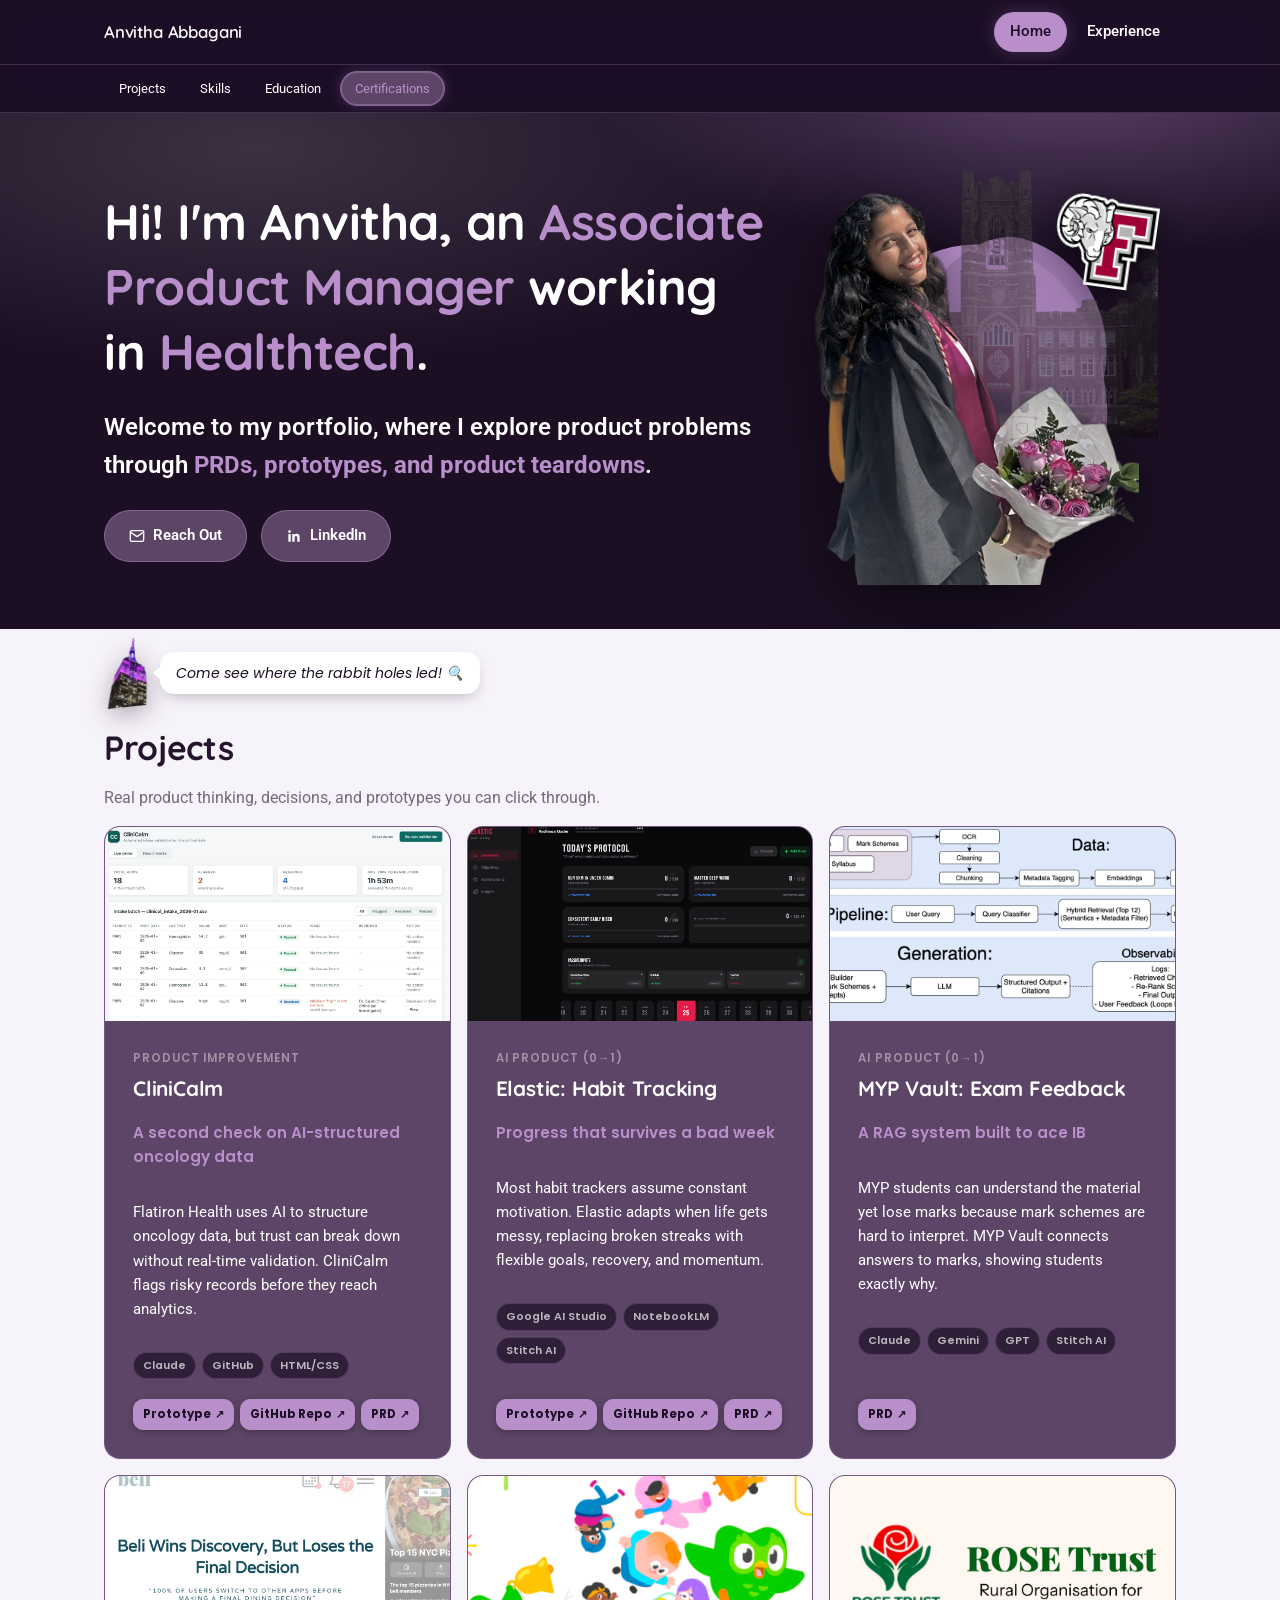
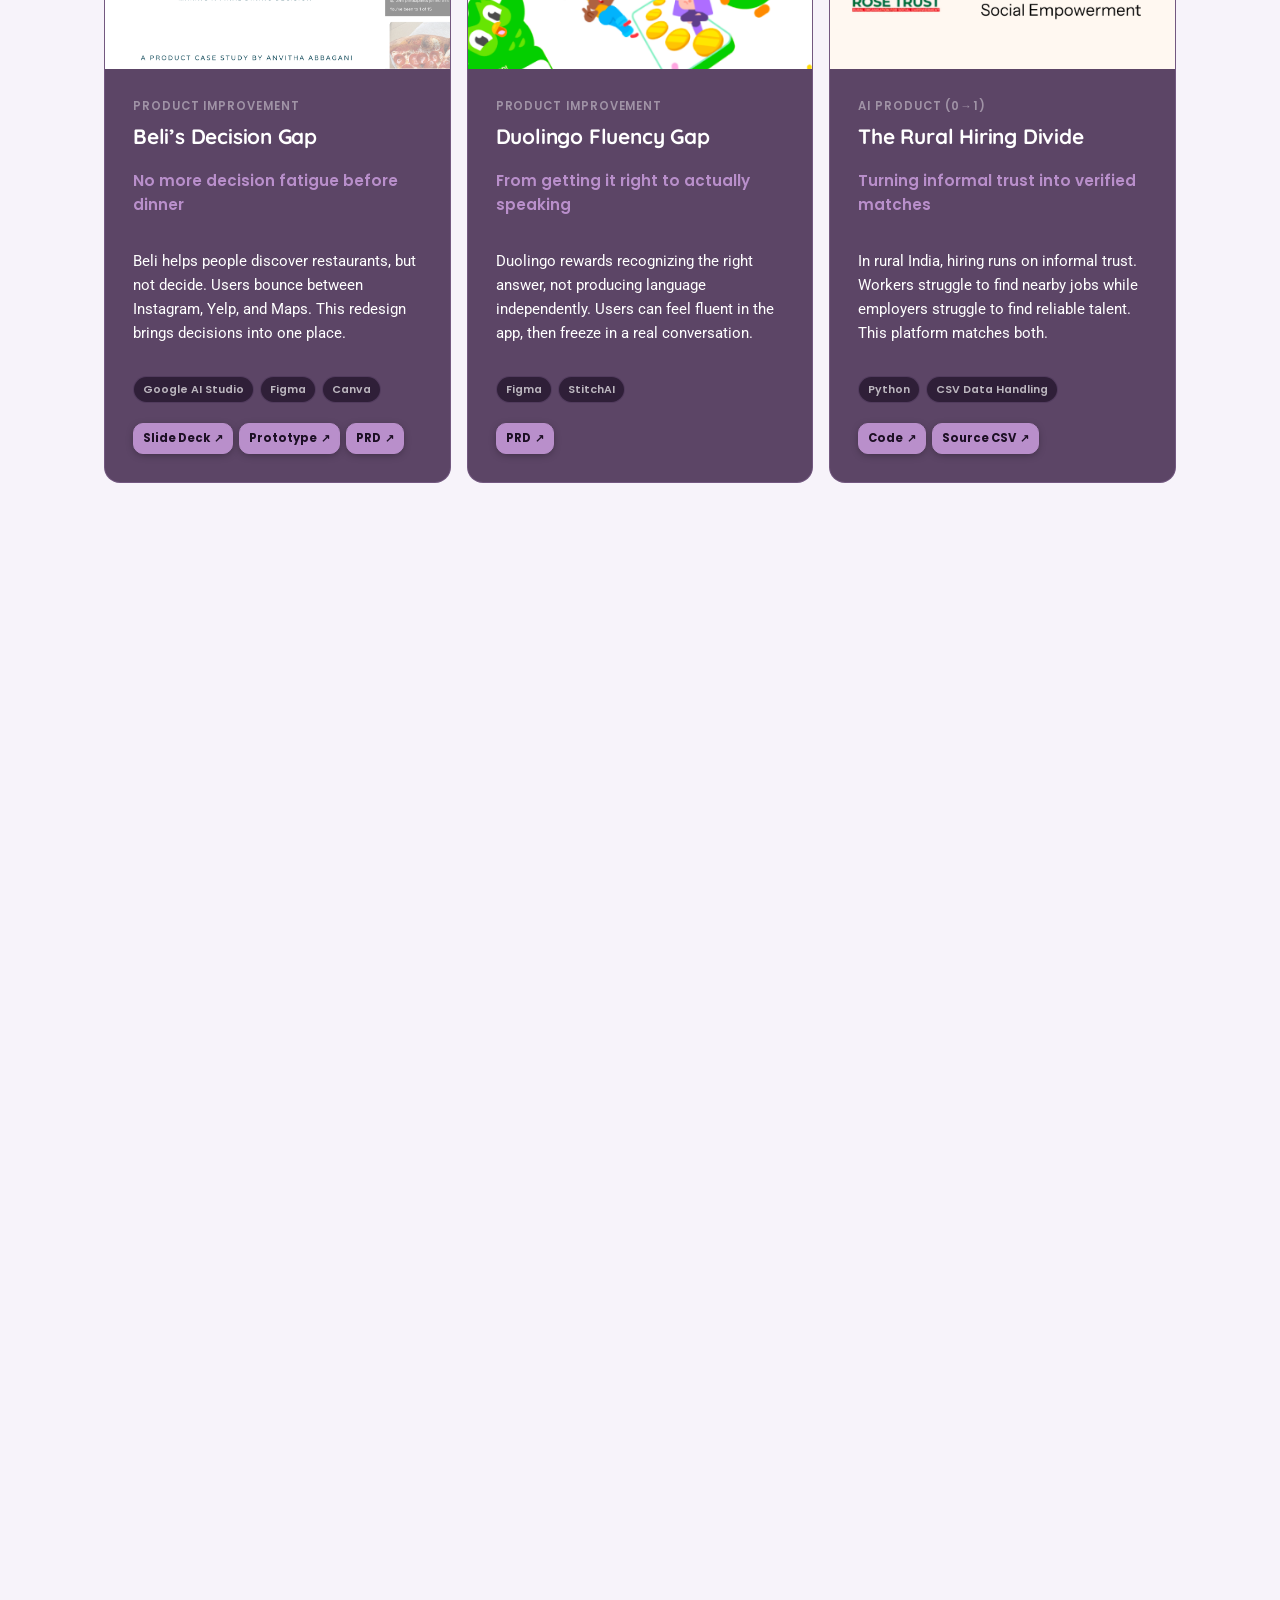
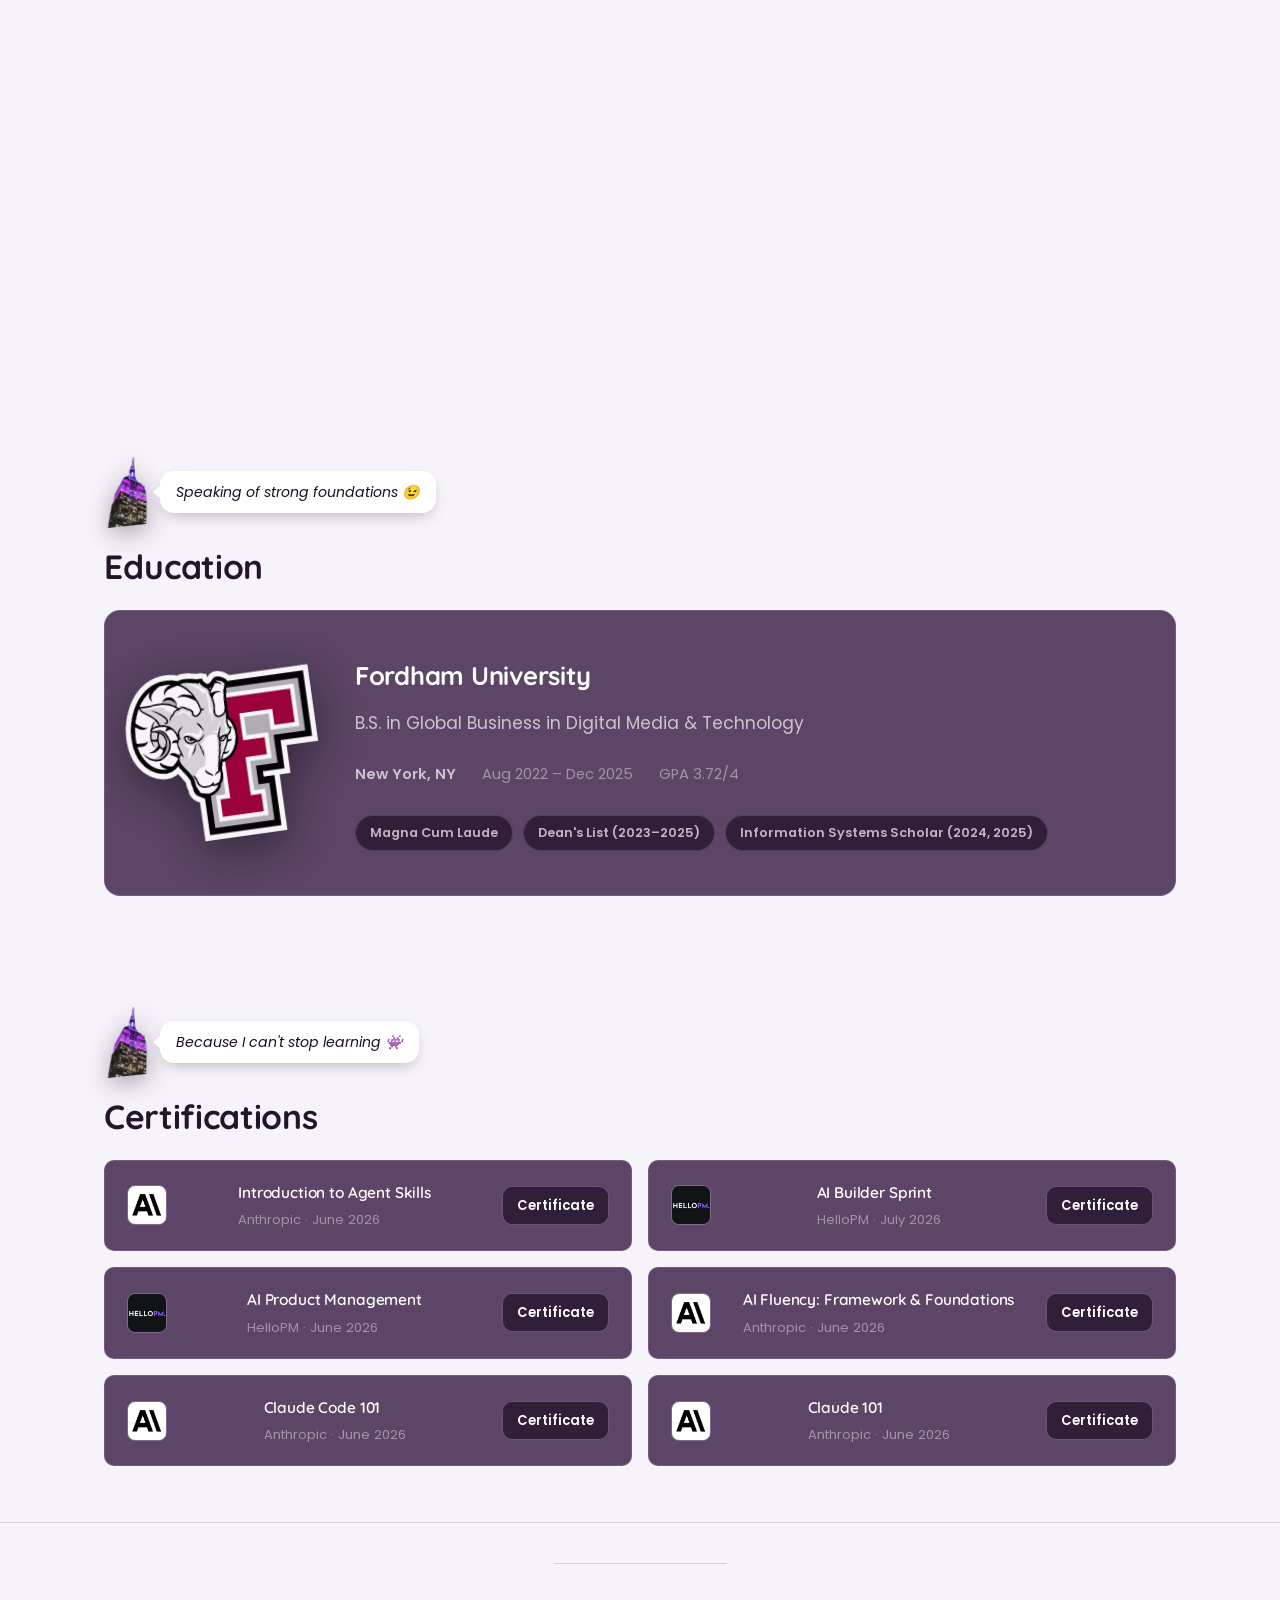
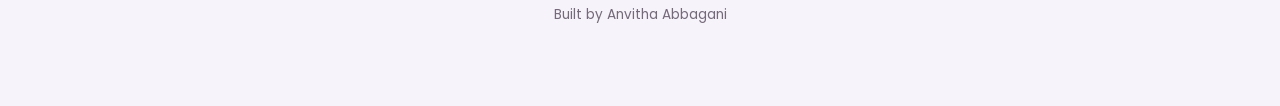
==== index.html @ 230bd9b7 "Add a brand-purple favicon Browsers were auto-generating a blue letter-tile favicon since none was s" ====
<!doctype html>
<html lang="en">
<head>
<meta charset="utf-8" />
<meta name="viewport" content="width=device-width, initial-scale=1" />
<title>Anvitha Abbagani — AI & Growth Product Manager</title>
<meta name="description" content="Anvitha Abbagani — Product &amp; BA portfolio. AI-powered products, growth, and problem-solving." />
<link rel="icon" type="image/svg+xml" href="assets/favicon.svg" />
<link rel="preconnect" href="https://fonts.googleapis.com" />
<link rel="preconnect" href="https://fonts.gstatic.com" crossorigin />
<link href="https://fonts.googleapis.com/css2?family=Roboto:wght@400;500;600;700&family=Poppins:wght@500;600;700&family=Quicksand:wght@500;600;700&display=swap" rel="stylesheet" />
<link rel="stylesheet" href="css/style.css?v=84" />
</head>
<body data-page="home">
<script>try{if(localStorage.getItem('portfolio_admin_mode_v1')==='1')document.body.classList.add('admin-mode');}catch(e){}</script>

<nav class="site-nav">
  <div class="wrap nav-row">
    <a class="brand" href="index.html">Anvitha <span>Abbagani</span></a>
    <div class="primary-links">
      <a href="index.html" data-page="home">Home</a>
      <a href="experience.html" data-page="experience">Experience</a>
    </div>
  </div>
  <div class="subnav">
    <div class="wrap subnav-row">
      <a href="#projects" data-target="projects">Projects</a>
      <a href="#skills" data-target="skills">Skills</a>
      <a href="#education" data-target="education">Education</a>
      <a href="#certifications" data-target="certifications">Certifications</a>
    </div>
  </div>
</nav>

<header class="hero">
  <div class="wrap hero-grid">
    <div class="hero-content">
      <h1 class="hero-greeting">Hi! I'm Anvitha, an <span class="accent">Associate Product Manager</span> working in <span class="accent">Healthtech</span>.</h1>
      <p class="hero-subtext">Welcome to my portfolio, where I explore product problems through <strong>PRDs, prototypes, and product teardowns</strong>.</p>
      <div class="hero-actions">
        <a class="btn btn-primary" href="mailto:aabbagani@gmail.com">
          <svg viewBox="0 0 24 24" fill="none" stroke="currentColor" stroke-width="2" stroke-linecap="round" stroke-linejoin="round" aria-hidden="true"><rect x="2" y="4" width="20" height="16" rx="2"/><path d="m22 6-10 7L2 6"/></svg>
          Reach Out
        </a>
        <a class="btn btn-ghost" href="https://www.linkedin.com/in/aabbagani/" target="_blank" rel="noopener">
          <svg viewBox="0 0 24 24" fill="currentColor" aria-hidden="true"><path d="M20.45 20.45h-3.55v-5.57c0-1.33-.02-3.03-1.85-3.03-1.85 0-2.14 1.44-2.14 2.94v5.66H9.36V9h3.41v1.56h.05c.48-.9 1.63-1.85 3.36-1.85 3.6 0 4.27 2.37 4.27 5.45v6.29zM5.34 7.43a2.06 2.06 0 1 1 0-4.12 2.06 2.06 0 0 1 0 4.12zM7.12 20.45H3.56V9h3.56v11.45z"/></svg>
          LinkedIn
        </a>
      </div>
    </div>
    <div class="hero-photo-wrap">
      <div class="hero-cutout-stage">
        <div class="hero-blob" aria-hidden="true"></div>
        <img class="hero-building" src="assets/keating-hall-cutout.png" alt="" aria-hidden="true" />
        <img class="hero-photo-cutout" src="assets/profile-cutout.png" alt="Anvitha Abbagani" />
        <img class="hero-photo-badge" src="assets/fordham-logo.png" alt="Fordham University" />
      </div>
    </div>
  </div>
</header>

<section id="projects">
  <div class="wrap">
    <div class="tour-guide reveal">
      <img class="tour-guide-avatar" src="assets/empire-state-sticker.png" alt="" aria-hidden="true" />
      <div class="tour-guide-bubble">Come see where the rabbit holes led! 🔍</div>
    </div>
    <div class="section-head reveal">
      <h2>Projects</h2>
      <p>Real product thinking, decisions, and prototypes you can click through.</p>
    </div>

    <div class="project-grid" id="project-grid"></div>
  </div>
</section>

<section id="skills">
  <div class="wrap">
    <div class="section-head reveal">
      <div class="tour-guide">
        <img class="tour-guide-avatar" src="assets/empire-state-sticker.png" alt="" aria-hidden="true" />
        <div class="tour-guide-bubble">My secret weapons ⚡</div>
      </div>
      <h2>Skill Set</h2>
    </div>
    <div class="skill-groups reveal-stagger" id="skill-groups"></div>
  </div>
</section>

<section id="education">
  <div class="wrap">
    <div class="section-head reveal">
      <div class="tour-guide">
        <img class="tour-guide-avatar" src="assets/empire-state-sticker.png" alt="" aria-hidden="true" />
        <div class="tour-guide-bubble">Speaking of strong foundations 😉</div>
      </div>
      <h2>Education</h2>
    </div>
    <div class="edu-card reveal">
      <img class="edu-fordham-sticker" src="assets/fordham-logo.png" alt="Fordham University" aria-hidden="true" />
      <div class="edu-school">Fordham University</div>
      <div class="edu-degree">B.S. in Global Business in Digital Media &amp; Technology</div>
      <div class="edu-meta">
        <span><strong>New York, NY</strong></span>
        <span>Aug 2022 – Dec 2025</span>
        <span>GPA 3.72/4</span>
      </div>
      <div class="edu-honors">
        <span class="tag">Magna Cum Laude</span>
        <span class="tag">Dean's List (2023–2025)</span>
        <span class="tag">Information Systems Scholar (2024, 2025)</span>
      </div>
    </div>
  </div>
</section>

<section id="certifications">
  <div class="wrap">
    <div class="section-head reveal">
      <div class="tour-guide">
        <img class="tour-guide-avatar" src="assets/empire-state-sticker.png" alt="" aria-hidden="true" />
        <div class="tour-guide-bubble">Because I can't stop learning 👾</div>
      </div>
      <h2>Certifications</h2>
    </div>
    <div class="cert-grid reveal-stagger" id="cert-grid"></div>
  </div>
</section>

<footer class="site-footer">
  <div class="wrap site-footer">
    <span>Built by Anvitha Abbagani</span>
  </div>
</footer>

<script src="js/projects-data.js"></script>
<script src="js/certs-data.js"></script>
<script src="js/skills-data.js"></script>
<script src="js/projects-render.js"></script>
<script src="js/certs-render.js"></script>
<script src="js/skills-render.js"></script>
<script src="js/main.js"></script>
<script src="js/admin-shared.js"></script>
<script src="js/admin.js"></script>
<script src="js/certs-admin.js"></script>
<script src="js/skills-admin.js"></script>
</body>
</html>
---- css/style.css ----
/* ===== Design tokens ===== */
:root {
  /* Brand palette — deepened/separated further for stronger contrast between
     the purples: bg darker (#1c0f24), surface lighter (#5c4566), accent
     brighter/more saturated (#b98fcb, derived from the supplied #A47FB3). */
  --primary: #5c4566;
  --secondary: #ffffff;
  --tertiary: #1c0f24;
  --quad: #b98fcb;

  /* Semantic mapping */
  --bg: var(--tertiary);
  --bg-elevated: color-mix(in srgb, var(--tertiary) 70%, var(--primary) 30%);
  /* Page background from the Projects section onward — card/surface
     colors are untouched, only the space around them turns light. */
  --bg-alt: #f7f3fa;
  --text-on-alt: color-mix(in srgb, var(--tertiary) 88%, var(--primary) 12%);
  --text-on-alt-dim: color-mix(in srgb, var(--tertiary) 60%, transparent);
  --surface: var(--primary);
  --surface-hover: color-mix(in srgb, var(--primary) 85%, var(--quad) 15%);
  --border: rgba(185, 143, 203, 0.25);
  --border-strong: rgba(185, 143, 203, 0.45);
  --text: var(--secondary);
  --text-dim: rgba(255, 255, 255, 0.68);
  --text-faint: rgba(255, 255, 255, 0.42);
  --accent: var(--quad);
  --accent-strong: var(--secondary);
  --glow: rgba(185, 143, 203, 0.5);
  --glow-soft: rgba(185, 143, 203, 0.24);
  --grad: linear-gradient(120deg, var(--quad) 0%, var(--secondary) 65%, var(--secondary) 100%);
  --shadow-lg: 0 20px 60px -20px rgba(28, 15, 36, 0.85);
  --radius: 16px;
  --radius-sm: 10px;
  --nav-h: 64px;
  --subnav-h: 48px;
  --maxw: 1120px;
  --ease: cubic-bezier(0.16, 1, 0.3, 1);

  /* Font stack */
  --font-heading: "Quicksand", "Poppins", sans-serif;
  --font-subheading: "Poppins", "Inter", sans-serif;
  --font-body: "Roboto", -apple-system, BlinkMacSystemFont, "Segoe UI", sans-serif;
  --font-mono: "Poppins", "Inter", sans-serif;
}

* { box-sizing: border-box; }

html {
  scroll-behavior: smooth;
  scroll-padding-top: calc(var(--nav-h) + var(--subnav-h) + 16px);
}

body {
  margin: 0;
  overflow-x: hidden;
  background: var(--bg);
  color: var(--text);
  font-family: var(--font-body);
  line-height: 1.6;
  -webkit-font-smoothing: antialiased;
}

h1, h2, h3, h4,
.project-name, .exp-role, .edu-school, .cert-name, .brand {
  font-family: var(--font-heading);
  font-weight: 700;
  margin: 0;
  letter-spacing: -0.01em;
}

/* Secondary title-adjacent lines read as a serif subheading */
.project-headline,
.exp-org,
.edu-degree {
  font-family: var(--font-subheading);
}

/* Tiny labels, tags, and metadata read as mono throughout */
.hero-kicker,
.project-category,
.tag,
.link-chip,
.edu-meta,
.cert-meta,
.cert-link,
.exp-meta,
.site-footer {
  font-family: var(--font-mono);
}

a { color: inherit; text-decoration: none; }

img { max-width: 100%; display: block; }

.wrap {
  max-width: var(--maxw);
  margin: 0 auto;
  padding: 0 24px;
}

/* ===== Nav ===== */
.site-nav {
  position: sticky;
  top: 0;
  z-index: 100;
  background: rgba(28, 15, 36, 0.78);
  backdrop-filter: blur(14px) saturate(140%);
  -webkit-backdrop-filter: blur(14px) saturate(140%);
  border-bottom: 1px solid var(--border);
}

.site-nav .nav-row {
  height: var(--nav-h);
  display: flex;
  align-items: center;
  justify-content: space-between;
  gap: 24px;
}

.brand {
  font-weight: 600;
  font-size: 1.05rem;
  letter-spacing: -0.01em;
  white-space: nowrap;
}

.brand span { color: var(--accent-strong); }

.primary-links {
  display: flex;
  gap: 4px;
}

.primary-links a {
  padding: 8px 16px;
  border-radius: 999px;
  font-size: 0.92rem;
  font-weight: 500;
  color: var(--text);
  transition: color 0.2s var(--ease), background 0.2s var(--ease);
}

.primary-links a:hover { color: var(--text); background: var(--surface-hover); }
.primary-links a.active {
  color: var(--tertiary);
  background: var(--accent);
  box-shadow: 0 0 18px 1px var(--glow-soft);
}

.subnav {
  height: var(--subnav-h);
  border-top: 1px solid var(--border);
  overflow-x: auto;
  scrollbar-width: none;
}
.subnav::-webkit-scrollbar { display: none; }

.subnav-row {
  height: 100%;
  display: flex;
  align-items: center;
  gap: 4px;
}

.subnav a {
  flex: none;
  padding: 6px 14px;
  border-radius: 999px;
  font-size: 0.82rem;
  color: var(--text);
  border: 1px solid transparent;
  transition: color 0.2s var(--ease), border-color 0.2s var(--ease), background 0.2s var(--ease);
  white-space: nowrap;
}

.subnav a:hover { color: var(--accent); }

.subnav a.active {
  color: var(--accent);
  border-color: var(--border-strong);
  background: var(--surface);
  box-shadow: 0 0 14px 0 var(--glow-soft), inset 0 0 0 1px rgba(185, 143, 203, 0.35);
}

/* ===== Sections / reveal motion ===== */
section { padding: 56px 0; }
section:first-of-type { padding-top: 10px; }

/* From Projects onward the page background itself turns light — card/tag/
   accent colors inside each section are untouched (only the space around
   them changes), so only the bare text that sits directly on the section
   background (heading, intro) needs to flip to a dark tone. */
#projects,
#skills,
#education,
#certifications {
  background: var(--bg-alt);
}
body[data-page="home"] .site-footer {
  background: var(--bg-alt);
  color: var(--text-on-alt-dim);
  border-top-color: rgba(28, 15, 36, 0.15);
}

/* Empire State sticker — symbolic of hope — now doubles as a tiny tour
   guide, introducing each section with a one-line caption before its
   heading, rather than just riding along beside the title text. */
.tour-guide {
  display: flex;
  align-items: center;
  gap: 14px;
  margin-bottom: 14px;
}
.tour-guide-avatar {
  width: 42px;
  height: auto;
  flex: none;
  transform: rotate(-6deg);
  filter: drop-shadow(0 6px 12px rgba(28, 15, 36, 0.4));
}
.tour-guide-bubble {
  position: relative;
  background: var(--secondary);
  color: var(--tertiary);
  font-family: var(--font-subheading);
  font-style: italic;
  font-size: 0.88rem;
  padding: 10px 16px;
  border-radius: 14px;
  box-shadow: 0 6px 16px -6px rgba(28, 15, 36, 0.35);
}
.tour-guide-bubble::before {
  content: "";
  position: absolute;
  left: -7px;
  top: 50%;
  transform: translateY(-50%);
  border-width: 7px 8px 7px 0;
  border-style: solid;
  border-color: transparent var(--secondary) transparent transparent;
}

@media (max-width: 700px) {
  .tour-guide-avatar { width: 32px; }
  .tour-guide-bubble { font-size: 0.8rem; padding: 8px 12px; }
}


.reveal {
  opacity: 0;
  transform: translateY(28px) scale(0.98);
  transition: opacity 0.7s var(--ease), transform 0.7s var(--ease);
}
.reveal.is-visible { opacity: 1; transform: translateY(0) scale(1); }
.reveal-stagger > * {
  opacity: 0;
  transform: translateY(22px) scale(0.97);
  transition: opacity 0.6s var(--ease), transform 0.6s var(--ease);
}
.reveal-stagger.is-visible > * { opacity: 1; transform: translateY(0) scale(1); }
.reveal-stagger.is-visible > *:nth-child(1) { transition-delay: 0.02s; }
.reveal-stagger.is-visible > *:nth-child(2) { transition-delay: 0.08s; }
.reveal-stagger.is-visible > *:nth-child(3) { transition-delay: 0.14s; }
.reveal-stagger.is-visible > *:nth-child(4) { transition-delay: 0.2s; }
.reveal-stagger.is-visible > *:nth-child(5) { transition-delay: 0.26s; }
.reveal-stagger.is-visible > *:nth-child(6) { transition-delay: 0.32s; }
.reveal-stagger.is-visible > *:nth-child(7) { transition-delay: 0.38s; }
.reveal-stagger.is-visible > *:nth-child(8) { transition-delay: 0.44s; }
.reveal-stagger.is-visible > *:nth-child(9) { transition-delay: 0.5s; }

@media (prefers-reduced-motion: reduce) {
  html { scroll-behavior: auto; }
  .reveal, .reveal-stagger > * {
    opacity: 1 !important;
    transform: none !important;
    transition: none !important;
  }
  .hero::before { animation: none !important; }
}

.section-head { margin-bottom: 16px; }
.section-head h2 { font-size: clamp(1.6rem, 3vw, 2.1rem); color: var(--text-on-alt); }
.section-head p { color: var(--text-on-alt-dim); margin-top: 10px; max-width: 60ch; }

/* ===== Hero ===== */
.hero {
  padding-top: 76px;
  padding-bottom: 44px;
  position: relative;
  overflow: hidden;
}

.hero::before {
  content: "";
  position: absolute;
  inset: -20% -10% auto -10%;
  height: 560px;
  background: radial-gradient(55% 55% at 25% 25%, rgba(255, 255, 255, 0.14), transparent 70%),
              radial-gradient(45% 45% at 78% 12%, rgba(185, 143, 203, 0.4), transparent 70%),
              radial-gradient(50% 50% at 55% 60%, rgba(28, 15, 36, 0.7), transparent 75%);
  pointer-events: none;
  z-index: -1;
  animation: drift 16s ease-in-out infinite alternate;
}

@keyframes drift {
  0%   { transform: translate3d(0, 0, 0) scale(1); }
  100% { transform: translate3d(2%, 3%, 0) scale(1.06); }
}

.hero-grid {
  display: grid;
  grid-template-columns: 1.3fr 0.7fr;
  align-items: start;
  gap: 56px;
}

.hero-kicker {
  display: inline-flex;
  align-items: center;
  gap: 8px;
  font-size: 0.8rem;
  font-weight: 700;
  letter-spacing: 0.14em;
  text-transform: uppercase;
  color: var(--text-dim);
  margin-bottom: 16px;
}
.kicker-icon { width: 18px; height: 18px; color: var(--accent); flex: none; }

.hero-headline {
  display: flex;
  flex-direction: column;
  gap: 6px;
  font-size: clamp(1.5rem, 2.7vw, 2.3rem);
  font-weight: 700;
  line-height: 1.28;
  letter-spacing: -0.005em;
  text-transform: uppercase;
}
.hero-headline .line { color: var(--text); }
.hero-headline .line.accent { color: var(--accent); }

.hero-greeting {
  font-size: clamp(2.1rem, 3.9vw, 3.15rem);
  line-height: 1.3;
  color: var(--text);
}
.hero-greeting .accent { color: var(--accent); }

.hero-subtext {
  margin-top: 24px;
  font-size: clamp(1.2rem, 2.1vw, 1.5rem);
  font-weight: 600;
  color: #ffffff;
}
.hero-subtext strong { color: var(--accent); font-weight: 700; }

.hero-cutout-stage {
  position: relative;
  display: flex;
  align-items: center;
  justify-content: center;
  min-height: 340px;
}

.hero-blob {
  position: absolute;
  z-index: 0;
  width: 58%;
  height: 70%;
  top: 12%;
  left: 50%;
  transform: translateX(-50%);
}
.hero-blob::before,
.hero-blob::after {
  content: "";
  position: absolute;
  inset: 0;
  border-radius: 44% 56% 42% 58% / 56% 44% 56% 44%;
}
/* Rotations mirrored (negated) from the original blob */
.hero-blob::before { background: var(--quad); transform: rotate(-24deg); }
.hero-blob::after {
  background: color-mix(in srgb, var(--quad) 75%, var(--primary) 25%);
  transform: rotate(16deg);
  opacity: 0.92;
}

.hero-building {
  position: absolute;
  z-index: 0;
  top: -6%;
  left: 50%;
  transform: translateX(-50%);
  width: 90%;
  max-width: 360px;
  height: auto;
  opacity: 0.5;
  filter: grayscale(15%) brightness(0.6) saturate(1.3);
  pointer-events: none;
}

.hero-photo-cutout {
  position: relative;
  z-index: 1;
  width: 100%;
  max-width: 330px;
  height: auto;
  margin: 0 auto;
  transform: translateX(-24px);
  filter: drop-shadow(0 22px 34px rgba(0, 0, 0, 0.5));
}

.hero-photo-badge {
  position: absolute;
  z-index: 2;
  right: 6%;
  top: 2%;
  width: 100px;
  height: auto;
  transform: rotate(8deg);
  filter: drop-shadow(0 6px 16px rgba(0, 0, 0, 0.55));
}

@media (max-width: 900px) {
  .hero-grid { grid-template-columns: 1fr; gap: 40px; }
  .hero-photo-wrap { max-width: 420px; margin: 0 auto; }
}

@media (max-width: 560px) {
  .hero-cutout-stage { min-height: 340px; }
  .hero-photo-cutout { max-width: 245px; transform: translateX(-12px); }
  .hero-building { max-width: 280px; }
  .hero-photo-badge { width: 68px; right: 3%; }
}

.hero-actions {
  margin-top: 26px;
  display: flex;
  gap: 14px;
  flex-wrap: wrap;
}

.btn svg { width: 16px; height: 16px; flex: none; }

.btn {
  display: inline-flex;
  align-items: center;
  gap: 8px;
  padding: 13px 24px;
  border-radius: 999px;
  font-weight: 600;
  font-size: 0.92rem;
  transition: transform 0.2s var(--ease), box-shadow 0.2s var(--ease), background 0.2s var(--ease), border-color 0.2s var(--ease);
}
.btn-primary,
.btn-ghost {
  background: var(--primary);
  color: var(--secondary);
  border: 1px solid var(--border-strong);
}
.btn-primary:hover,
.btn-ghost:hover {
  border-color: var(--accent);
  transform: translateY(-2px);
  box-shadow: 0 12px 34px -6px var(--glow), 0 0 22px 0 var(--glow-soft);
}

/* ===== Projects ===== */
.project-grid {
  display: grid;
  grid-template-columns: repeat(3, 1fr);
  gap: 16px;
}

.project-card {
  background: var(--surface);
  border: 1px solid var(--border);
  border-radius: var(--radius);
  display: flex;
  flex-direction: column;
  transition: opacity 0.6s var(--ease), transform 0.4s var(--ease), border-color 0.35s var(--ease), box-shadow 0.35s var(--ease);
  position: relative;
  overflow: hidden;
}

.project-cover {
  width: 100%;
  aspect-ratio: 16 / 9;
  overflow: hidden;
  flex: none;
}
.project-cover img { width: 100%; height: 100%; object-fit: cover; display: block; }

.project-card-body {
  padding: 28px;
  display: flex;
  flex-direction: column;
  gap: 16px;
  flex: 1;
}

.project-edit-btn {
  position: absolute;
  top: 14px;
  right: 14px;
  z-index: 2;
  width: 34px;
  height: 34px;
  border-radius: 50%;
  display: flex;
  align-items: center;
  justify-content: center;
  background: var(--bg-elevated);
  border: 1px solid var(--border-strong);
  color: var(--text);
  cursor: pointer;
  transition: background 0.2s var(--ease), color 0.2s var(--ease), border-color 0.2s var(--ease);
}
.project-edit-btn svg { width: 16px; height: 16px; }
.project-edit-btn:hover { background: var(--accent); color: var(--tertiary); border-color: var(--accent); }

.project-move-controls {
  position: absolute;
  top: 14px;
  left: 14px;
  z-index: 2;
  display: flex;
  flex-direction: column;
  gap: 4px;
}
.project-move-btn {
  width: 26px;
  height: 22px;
  border-radius: 6px;
  display: flex;
  align-items: center;
  justify-content: center;
  background: var(--bg-elevated);
  border: 1px solid var(--border-strong);
  color: var(--text);
  font-size: 0.6rem;
  line-height: 1;
  cursor: pointer;
  transition: background 0.2s var(--ease), color 0.2s var(--ease), border-color 0.2s var(--ease);
}
.project-move-btn:hover { background: var(--accent); color: var(--tertiary); border-color: var(--accent); }
.project-move-btn-disabled { opacity: 0.3; cursor: default; pointer-events: none; }

.project-card::after {
  content: "";
  position: absolute;
  inset: -40% -40% auto auto;
  width: 60%;
  height: 60%;
  background: radial-gradient(circle, var(--glow-soft), transparent 70%);
  opacity: 0;
  z-index: 0;
  transition: opacity 0.4s var(--ease);
  pointer-events: none;
}

.project-card > * { position: relative; z-index: 1; }
.project-card > .project-edit-btn,
.project-card > .project-move-controls {
  position: absolute;
  z-index: 5;
}

.project-card:hover {
  transform: translateY(-6px) scale(1.01);
  border-color: var(--border-strong);
  box-shadow: var(--shadow-lg), 0 0 32px -4px var(--glow-soft);
}

.project-card:hover::after { opacity: 1; }

.project-card-top {
  display: flex;
  flex-direction: column;
  gap: 2px;
}

.project-category {
  font-size: 0.72rem;
  font-weight: 600;
  letter-spacing: 0.08em;
  text-transform: uppercase;
  color: var(--text-faint);
}

.project-name {
  font-size: 1.3rem;
  font-weight: 700;
  margin-top: 2px;
}

.project-headline {
  color: var(--accent);
  font-weight: 600;
  font-size: 0.95rem;
}

.project-desc {
  color: var(--text);
  font-size: 0.94rem;
}

.tag-row {
  display: flex;
  flex-wrap: wrap;
  gap: 8px;
}

/* Project cards narrowed to 3 columns — shrink tool tags to match the
   link-chip treatment so a typical 2-3 tag project stays on one line. */
.project-card .tag-row { gap: 6px; }
.project-card .tag {
  font-size: 0.68rem;
  padding: 4px 9px;
}

.tag {
  font-size: 0.72rem;
  font-weight: 600;
  padding: 5px 11px;
  border-radius: 999px;
  background: var(--bg-elevated);
  border: 1px solid var(--border);
  color: var(--text-dim);
  transition: color 0.2s var(--ease), border-color 0.2s var(--ease), box-shadow 0.2s var(--ease);
}
.tag:hover {
  color: var(--text);
  border-color: var(--accent);
  box-shadow: 0 0 12px 0 var(--glow-soft);
}

.link-row {
  display: flex;
  flex-wrap: wrap;
  gap: 10px;
  margin-top: auto;
  padding-top: 4px;
}

/* Project cards narrowed to 3 columns, so their link chips (Slide Deck,
   PRD, Prototype, ...) get a tighter, single-line treatment to avoid
   wrapping onto extra rows and inflating card height. */
.project-card .link-row { gap: 6px; }
.project-card .link-chip {
  font-size: 0.72rem;
  padding: 5px 9px;
  white-space: nowrap;
}
.project-card .link-chip:not([data-tbd="true"]) {
  display: inline-flex;
  align-items: center;
  gap: 4px;
  background: var(--accent);
  border-color: var(--accent);
  color: var(--tertiary);
  font-weight: 700;
  box-shadow: 0 2px 8px -2px rgba(0, 0, 0, 0.4);
}
.project-card .link-chip:not([data-tbd="true"])::after {
  content: "↗";
  font-size: 0.95em;
}
.project-card .link-chip:not([data-tbd="true"]):hover {
  background: var(--secondary);
  border-color: var(--secondary);
  color: var(--tertiary);
  box-shadow: 0 4px 14px -2px var(--glow);
  transform: translateY(-2px);
}

.link-chip {
  font-size: 0.82rem;
  font-weight: 600;
  color: var(--text);
  padding: 8px 14px;
  border-radius: var(--radius-sm);
  border: 1px solid var(--border-strong);
  background: var(--bg-elevated);
  transition: color 0.2s var(--ease), border-color 0.2s var(--ease), background 0.2s var(--ease), box-shadow 0.2s var(--ease), transform 0.2s var(--ease);
}
.link-chip:hover {
  color: var(--accent-strong);
  border-color: var(--accent);
  box-shadow: 0 0 16px 0 var(--glow-soft);
  transform: translateY(-1px);
}
.link-chip[data-tbd="true"] {
  color: var(--text-faint);
  border-style: dashed;
  pointer-events: none;
}

/* ===== Skills — four bold, always-visible panels (01 Think, 02 Build,
   03 Ship, 04 Lead). A recruiter skimming shouldn't have to click
   anything to see the full skill list, so nothing here is collapsed. */
.skill-groups {
  display: grid;
  grid-template-columns: 1fr 1fr;
  gap: 32px 48px;
}

.skill-panel {
  border-left: 3px solid var(--accent);
  padding: 2px 0 2px 22px;
}

.skill-panel-head {
  display: flex;
  align-items: baseline;
  gap: 16px;
  margin-bottom: 16px;
}
.skill-panel-num {
  font-family: var(--font-mono);
  font-size: 2.4rem;
  font-weight: 700;
  color: var(--accent);
  line-height: 1;
}
.skill-panel-title {
  font-family: var(--font-heading);
  font-size: 1.5rem;
  font-weight: 700;
  letter-spacing: 0.03em;
  text-transform: uppercase;
  color: var(--text-on-alt);
}

.skill-panel .tag-row { gap: 8px; }
.skill-panel .tag {
  background: color-mix(in srgb, var(--quad) 14%, white);
  border-color: color-mix(in srgb, var(--quad) 32%, white);
  color: var(--text-on-alt);
  transition: color 0.2s var(--ease), border-color 0.2s var(--ease), background 0.2s var(--ease), box-shadow 0.2s var(--ease), transform 0.2s var(--ease);
}
.skill-panel .tag:hover {
  background: var(--accent);
  border-color: var(--accent);
  color: var(--tertiary);
  transform: translateY(-2px);
  box-shadow: 0 8px 16px -6px rgba(28, 15, 36, 0.35);
}

/* A handful of standout skills get a filled, bolder look so the eye
   lands on them first instead of scanning every tag evenly. */
.skill-panel .tag-signature {
  background: var(--primary);
  border-color: var(--primary);
  color: var(--secondary);
  font-weight: 700;
}
.skill-panel .tag-signature:hover {
  background: var(--accent);
  border-color: var(--accent);
  color: var(--tertiary);
}

.tag-admin { padding-right: 6px; display: inline-flex; align-items: center; gap: 6px; }
.tag-remove {
  width: 15px;
  height: 15px;
  border-radius: 50%;
  border: none;
  background: transparent;
  color: var(--text-on-alt-dim);
  font-size: 0.85rem;
  line-height: 1;
  cursor: pointer;
  padding: 0;
}
.tag-remove:hover { color: var(--secondary); background: var(--accent); }

.tag-add {
  background: transparent;
  border-style: dashed;
  color: var(--text-on-alt-dim);
  cursor: pointer;
}
.tag-add:hover { color: var(--primary); border-color: var(--accent); }

.skill-group-remove {
  margin-top: 16px;
  padding: 6px 12px;
  border-radius: var(--radius-sm);
  border: 1px solid rgba(28, 15, 36, 0.2);
  background: transparent;
  color: var(--text-on-alt-dim);
  font-size: 0.78rem;
  cursor: pointer;
}
.skill-group-remove:hover { border-color: #e5484d; color: #e5484d; }

/* ===== Education ===== */
.edu-card {
  position: relative;
  background: var(--surface);
  border: 1px solid var(--border);
  border-radius: var(--radius);
  padding: 44px 44px 44px 250px;
  display: flex;
  flex-direction: column;
  gap: 6px;
  overflow: hidden;
}
.edu-card .edu-school { font-size: 1.6rem; font-weight: 700; }
.edu-card .edu-degree { color: var(--text-dim); font-size: 1.08rem; margin-top: 8px; }

.edu-fordham-sticker {
  position: absolute;
  left: 24px;
  top: 50%;
  transform: translateY(-50%) rotate(-8deg);
  width: 190px;
  height: auto;
  opacity: 0.95;
  filter: drop-shadow(0 12px 24px rgba(0, 0, 0, 0.45));
  pointer-events: none;
}

@media (max-width: 700px) {
  .edu-card { padding: 44px 24px 24px; }
  .edu-fordham-sticker { width: 90px; left: 12px; top: 20px; transform: rotate(-8deg); opacity: 0.4; }
}
.edu-meta {
  display: flex;
  flex-wrap: wrap;
  gap: 12px 26px;
  margin-top: 20px;
}
.edu-meta span {
  font-size: 0.92rem;
  color: var(--text-faint);
}
.edu-meta strong { color: var(--text-dim); font-weight: 600; }
.edu-honors {
  display: flex;
  flex-wrap: wrap;
  gap: 10px;
  margin-top: 22px;
}
.edu-honors .tag { font-size: 0.8rem; padding: 7px 14px; }

/* ===== Certifications ===== */
.cert-grid {
  display: grid;
  grid-template-columns: repeat(2, 1fr);
  gap: 16px;
}
.cert-card {
  position: relative;
  background: var(--surface);
  border: 1px solid var(--border);
  border-radius: var(--radius-sm);
  padding: 20px 22px;
  display: flex;
  align-items: center;
  justify-content: space-between;
  gap: 12px;
  transition: border-color 0.25s var(--ease), transform 0.25s var(--ease), box-shadow 0.25s var(--ease);
}
.cert-card:hover {
  border-color: var(--border-strong);
  transform: translateY(-3px);
  box-shadow: 0 0 24px -6px var(--glow-soft);
}
.cert-name { font-weight: 600; font-size: 0.96rem; }
.cert-meta { color: var(--text-faint); font-size: 0.82rem; margin-top: 4px; }

.cert-issuer-badge { flex: none; }
.cert-issuer-monogram {
  width: 40px;
  height: 40px;
  border-radius: 50%;
  display: flex;
  align-items: center;
  justify-content: center;
  font-family: var(--font-heading);
  font-weight: 700;
  font-size: 0.95rem;
  color: var(--secondary);
}
.cert-issuer-logo {
  width: 40px;
  height: 40px;
  object-fit: cover;
  border-radius: 8px;
  border: 1px solid var(--border-strong);
}

.cert-edit-btn {
  position: absolute;
  top: -9px;
  right: -9px;
  width: 26px;
  height: 26px;
  border-radius: 50%;
  display: flex;
  align-items: center;
  justify-content: center;
  background: var(--bg-elevated);
  border: 1px solid var(--border-strong);
  color: var(--text);
  cursor: pointer;
  transition: background 0.2s var(--ease), color 0.2s var(--ease), border-color 0.2s var(--ease);
}
.cert-edit-btn svg { width: 13px; height: 13px; }
.cert-edit-btn:hover { background: var(--accent); color: var(--tertiary); border-color: var(--accent); }
.cert-link {
  font-size: 0.78rem;
  font-weight: 600;
  color: var(--text-faint);
  border: 1px solid var(--border-strong);
  border-radius: 999px;
  padding: 6px 12px;
  white-space: nowrap;
}
.cert-link:hover { color: var(--accent-strong); border-color: var(--accent); box-shadow: 0 0 14px 0 var(--glow-soft); }

/* ===== Footer ===== */
.site-footer {
  border-top: 1px solid var(--border);
  padding: 40px 0;
  color: var(--text-faint);
  font-size: 0.85rem;
  display: flex;
  justify-content: space-between;
  flex-wrap: wrap;
  gap: 12px;
}

/* ===== Experience page ===== */
.exp-hero {
  padding-top: 100px;
  padding-bottom: 60px;
}
.exp-hero .hero-headline { font-size: clamp(2rem, 5vw, 3.4rem); }
.exp-tagline {
  font-family: var(--font-subheading);
  font-size: clamp(1.15rem, 2vw, 1.4rem);
  font-weight: 700;
  color: var(--accent);
  margin-top: 14px;
}

.timeline {
  position: relative;
  display: flex;
  flex-direction: column;
  gap: 28px;
  padding-bottom: 100px;
  padding-left: 28px;
}
.timeline::before {
  content: "";
  position: absolute;
  left: 3px;
  top: 8px;
  bottom: 60px;
  width: 2px;
  background: linear-gradient(to bottom, var(--accent), var(--border-strong) 85%, transparent);
}

.exp-card {
  position: relative;
  overflow: visible;
  background: var(--surface);
  border: 1px solid var(--border);
  border-radius: var(--radius);
  padding: 32px;
  display: grid;
  grid-template-columns: 1fr;
  gap: 22px;
  transition: border-color 0.3s var(--ease), transform 0.3s var(--ease), box-shadow 0.3s var(--ease);
}
.exp-card:hover { border-color: var(--border-strong); box-shadow: 0 0 30px -8px var(--glow-soft); }
.exp-card::before {
  content: "";
  position: absolute;
  left: -31px;
  top: 38px;
  width: 12px;
  height: 12px;
  border-radius: 50%;
  background: var(--bg);
  border: 2px solid var(--border-strong);
  box-shadow: 0 0 0 4px var(--bg-alt, var(--bg));
}
.exp-card-current::before {
  border-color: var(--accent);
  background: var(--accent);
  box-shadow: 0 0 0 4px var(--bg-alt, var(--bg)), 0 0 12px 2px var(--glow-soft);
}

.exp-current-pill {
  display: inline-block;
  vertical-align: middle;
  margin-left: 8px;
  padding: 2px 9px;
  border-radius: 999px;
  background: var(--accent);
  color: var(--tertiary);
  font-family: var(--font-mono);
  font-size: 0.62rem;
  font-weight: 700;
  letter-spacing: 0.08em;
  text-transform: uppercase;
  vertical-align: 2px;
}

@media (max-width: 560px) {
  .timeline { padding-left: 18px; }
  .timeline::before { left: 2px; }
  .exp-card::before { left: -20px; width: 9px; height: 9px; top: 34px; }
}

.exp-move-controls {
  position: absolute;
  top: 14px;
  left: -14px;
  z-index: 4;
  display: flex;
  flex-direction: column;
  gap: 4px;
}
.exp-move-btn {
  width: 26px;
  height: 22px;
  border-radius: 6px;
  display: flex;
  align-items: center;
  justify-content: center;
  background: var(--bg-elevated);
  border: 1px solid var(--border-strong);
  color: var(--text);
  font-size: 0.6rem;
  line-height: 1;
  cursor: pointer;
  transition: background 0.2s var(--ease), color 0.2s var(--ease), border-color 0.2s var(--ease);
}
.exp-move-btn:hover { background: var(--accent); color: var(--tertiary); border-color: var(--accent); }
.exp-move-btn-disabled { opacity: 0.3; cursor: default; pointer-events: none; }

.exp-card-head {
  display: flex;
  align-items: flex-start;
  flex-wrap: wrap;
  gap: 14px;
}
.exp-card-head-text { flex: 1 1 auto; min-width: 200px; }

.exp-org-badge { flex: none; }
.exp-org-monogram {
  width: 40px;
  height: 40px;
  border-radius: 50%;
  display: flex;
  align-items: center;
  justify-content: center;
  font-family: var(--font-heading);
  font-weight: 700;
  font-size: 1rem;
  color: var(--secondary);
}
.exp-org-logo {
  width: 40px;
  height: 40px;
  object-fit: cover;
  border-radius: 8px;
  border: 1px solid var(--border-strong);
}

.exp-role { font-size: 1.25rem; font-weight: 700; }
.exp-org { color: var(--accent); font-weight: 600; font-size: 0.95rem; margin-top: 4px; }
.exp-meta { color: var(--text-faint); font-size: 0.85rem; text-align: right; white-space: nowrap; }

.exp-bullets {
  margin: 0;
  padding-left: 20px;
  color: var(--text-dim);
  font-size: 0.94rem;
  display: flex;
  flex-direction: column;
  gap: 8px;
}
.exp-bullets li { padding-left: 4px; }

.exp-block-label {
  font-family: var(--font-mono);
  font-size: 0.72rem;
  font-weight: 700;
  letter-spacing: 0.12em;
  text-transform: uppercase;
  color: var(--accent);
  margin-bottom: 2px;
}
.exp-block-label:not(:first-child) { margin-top: 8px; }

.exp-stats {
  display: flex;
  flex-wrap: wrap;
  align-items: center;
  justify-content: center;
  gap: 12px 6px;
  padding: 4px 0 6px;
  text-align: center;
}
.exp-stat {
  display: flex;
  flex-direction: column;
  align-items: center;
  gap: 2px;
  min-width: 96px;
}
.exp-stat-value {
  font-family: var(--font-heading);
  font-size: 1.5rem;
  font-weight: 700;
  color: var(--text);
}
.exp-stat-label {
  font-size: 0.76rem;
  color: var(--text-faint);
  line-height: 1.3;
}
.exp-stat-divider {
  align-self: stretch;
  width: 1px;
  margin: 2px 0 20px;
  background: var(--border-strong);
}

.exp-highlights {
  display: flex;
  flex-direction: column;
  gap: 14px;
}
.exp-highlight {
  display: flex;
  gap: 12px;
  align-items: flex-start;
}
.exp-highlight-icon {
  flex: none;
  font-size: 1.25rem;
  line-height: 1.4;
}
.exp-highlight-title {
  font-weight: 700;
  color: var(--text);
  font-size: 0.96rem;
}
.exp-highlight-desc {
  margin: 2px 0 0;
  color: var(--text-dim);
  font-size: 0.9rem;
  line-height: 1.5;
}

@media (max-width: 560px) {
  .exp-stat-divider { display: none; }
  .exp-stat { min-width: 40%; }
}

.exp-links { display: flex; gap: 10px; flex-wrap: wrap; }

/* Scrapbook: a small stack of reference photos pinned to the card edge,
   like a contact sheet rather than a sticker — straight edges, a thin
   border, caption as a scrim over the image. They peek in from the side
   and overlap the content a little; on hover (recruiters skimming, not
   editing) they slide further out and fade, so nothing sits on top of
   the text for longer than a glance. Admin Mode keeps them put (and
   clickable) so editing isn't fighting a disappearing target. */
.scrapbook { margin: 0; }
.scrap-add {
  position: relative;
  z-index: 4;
  margin-top: 14px;
  align-self: center;
  padding: 10px 16px;
  border-radius: var(--radius-sm);
  border: 1px dashed var(--border-strong);
  background: transparent;
  color: var(--text-dim);
  font-size: 0.85rem;
  font-weight: 600;
  cursor: pointer;
}
.scrap-add:hover { border-color: var(--accent); color: var(--accent-strong); }

.scrap-photo {
  position: absolute;
  top: 50%;
  width: 280px;
  border-radius: var(--radius-sm);
  overflow: hidden;
  background: var(--bg-elevated);
  border: 1px solid var(--border-strong);
  box-shadow: var(--shadow-lg);
  transition: transform 0.3s var(--ease), opacity 0.3s var(--ease), border-color 0.3s var(--ease), box-shadow 0.3s var(--ease);
  z-index: 3;
}
.scrap-photo:nth-child(odd) { right: -54px; }
.scrap-photo:nth-child(even) { left: -54px; }

/* A scrapbook with just one photo has nothing to overlap, so let it run
   bigger than the peeking-stack size used when several photos share the
   card edge. */
.scrap-photo:first-child:not(:has(~ .scrap-photo)) {
  width: 320px;
  right: -70px;
}
.scrap-photo:nth-child(1) { transform: translateY(-78%); }
.scrap-photo:nth-child(2) { transform: translateY(-20%); }
.scrap-photo:nth-child(3) { transform: translateY(24%); }
.scrap-photo:hover {
  transform: translateY(-50%) scale(1.06) !important;
  z-index: 6;
  border-color: var(--accent);
  box-shadow: var(--shadow-lg), 0 0 24px -4px var(--glow-soft);
}

body:not(.admin-mode) .exp-card:hover .scrap-photo {
  opacity: 0;
  pointer-events: none;
}
body:not(.admin-mode) .exp-card:hover .scrap-photo:nth-child(1) { transform: translateY(-78%) translateX(70px); }
body:not(.admin-mode) .exp-card:hover .scrap-photo:nth-child(2) { transform: translateY(-20%) translateX(-70px); }
body:not(.admin-mode) .exp-card:hover .scrap-photo:nth-child(3) { transform: translateY(24%) translateX(70px); }
body:not(.admin-mode) .exp-card:hover .scrap-photo:first-child:not(:has(~ .scrap-photo)) { transform: translateY(-65%) translateX(110px); }
.scrap-photo img {
  display: block;
  width: 100%;
  aspect-ratio: 1 / 1;
  object-fit: cover;
  background: repeating-linear-gradient(135deg, var(--bg-elevated), var(--bg-elevated) 10px, var(--surface-hover) 10px, var(--surface-hover) 20px);
}
.scrap-photo img.img-missing { font-size: 0; color: transparent; }
.scrap-photo figcaption {
  position: absolute;
  left: 0;
  right: 0;
  bottom: 0;
  padding: 22px 12px 10px;
  background: linear-gradient(to top, rgba(10, 6, 14, 0.85), transparent);
  font-family: var(--font-mono);
  font-size: 0.74rem;
  line-height: 1.35;
  color: #fff;
}

.scrap-controls {
  position: absolute;
  top: -8px;
  right: -8px;
  display: flex;
  gap: 4px;
}
.scrap-controls button {
  width: 24px;
  height: 24px;
  border-radius: 50%;
  border: 1px solid var(--border-strong);
  background: var(--bg-elevated);
  color: var(--text);
  font-size: 0.8rem;
  line-height: 1;
  cursor: pointer;
}
.scrap-controls button:hover { background: var(--accent); color: var(--tertiary); }
.scrap-remove { font-size: 1rem; }

/* ===== Responsive ===== */
@media (max-width: 860px) {
  .project-grid, .cert-grid, .skill-groups { grid-template-columns: 1fr; }
  .exp-card-head { flex-direction: column; }
  .exp-meta { text-align: left; }
  .hero { padding-top: 56px; }
}

@media (max-width: 560px) {
  .nav-row { height: auto; padding: 12px 0; flex-wrap: wrap; }
  .site-nav { position: sticky; }
  .primary-links a { padding: 7px 12px; font-size: 0.86rem; }
  .hero-actions { flex-direction: column; align-items: stretch; }
  .btn { justify-content: center; }
  .scrap-photo { width: 130px; }
  .scrap-photo:nth-child(odd) { right: -18px; }
  .scrap-photo:nth-child(even) { left: -18px; }
  .scrap-photo:first-child:not(:has(~ .scrap-photo)) { width: 180px; right: -26px; }
}

/* ===== Admin Mode (client-side only — see README) ===== */
.admin-toggle {
  position: fixed;
  right: 20px;
  bottom: 20px;
  z-index: 200;
  padding: 10px 18px;
  border-radius: 999px;
  border: 1px solid var(--border-strong);
  background: var(--bg-elevated);
  color: var(--text-dim);
  font-family: var(--font-mono);
  font-size: 0.78rem;
  font-weight: 700;
  letter-spacing: 0.06em;
  text-transform: uppercase;
  cursor: pointer;
  box-shadow: var(--shadow-lg);
}
.admin-toggle.is-active { background: var(--accent); color: var(--tertiary); border-color: var(--accent); }

.admin-toolbar {
  position: sticky;
  top: calc(var(--nav-h) + var(--subnav-h));
  z-index: 90;
  display: flex;
  align-items: center;
  flex-wrap: wrap;
  gap: 10px;
  padding: 12px 24px;
  background: var(--bg-elevated);
  border-bottom: 1px solid var(--border-strong);
}
.admin-toolbar-label {
  font-family: var(--font-mono);
  font-size: 0.78rem;
  color: var(--text-dim);
  margin-right: auto;
}
.admin-toolbar-btn {
  padding: 8px 14px;
  border-radius: var(--radius-sm);
  border: 1px solid var(--border-strong);
  background: var(--surface);
  color: var(--text);
  font-size: 0.82rem;
  font-weight: 600;
  cursor: pointer;
}
.admin-toolbar-btn:hover { border-color: var(--accent); color: var(--accent-strong); }

.admin-modal-overlay {
  position: fixed;
  inset: 0;
  z-index: 300;
  background: rgba(28, 15, 36, 0.7);
  display: flex;
  align-items: flex-start;
  justify-content: center;
  padding: 40px 20px;
  overflow-y: auto;
}

.admin-modal {
  width: 100%;
  max-width: 560px;
  background: var(--bg-elevated);
  border: 1px solid var(--border-strong);
  border-radius: var(--radius);
  padding: 28px;
  display: flex;
  flex-direction: column;
  gap: 4px;
  box-shadow: var(--shadow-lg);
}

.admin-modal-title { font-size: 1.2rem; margin-bottom: 12px; }

.admin-label {
  font-family: var(--font-mono);
  font-size: 0.72rem;
  letter-spacing: 0.06em;
  text-transform: uppercase;
  color: var(--text-faint);
  margin-top: 14px;
}

.admin-input {
  width: 100%;
  background: var(--surface);
  border: 1px solid var(--border-strong);
  border-radius: var(--radius-sm);
  color: var(--text);
  font-family: var(--font-body);
  font-size: 0.92rem;
  padding: 10px 12px;
  margin-top: 4px;
}
.admin-textarea { min-height: 90px; resize: vertical; }
.admin-category-custom { margin-top: 8px; }

.admin-file { margin-top: 8px; color: var(--text-dim); font-size: 0.82rem; }

.admin-cover-preview {
  margin-top: 10px;
  width: 100%;
  max-height: 160px;
  object-fit: cover;
  border-radius: var(--radius-sm);
  border: 1px solid var(--border-strong);
}

.admin-links { display: flex; flex-direction: column; gap: 14px; margin-top: 4px; }
.admin-link-row {
  display: flex;
  flex-wrap: wrap;
  gap: 8px;
  align-items: center;
  padding-bottom: 10px;
  border-bottom: 1px solid var(--border);
}
.admin-link-row .admin-input {
  margin-top: 0;
  width: auto;
  min-width: 0;
  flex: 1 1 140px;
}
.admin-link-row .admin-input:disabled { color: var(--text-faint); font-style: italic; }

.admin-link-upload-btn { font-size: 0.95rem; }
.admin-link-upload-btn.has-file {
  background: var(--accent);
  color: var(--tertiary);
  border-color: var(--accent);
}

.admin-icon-btn {
  flex: none;
  width: 32px;
  height: 32px;
  border-radius: 50%;
  border: 1px solid var(--border-strong);
  background: var(--surface);
  color: var(--text-dim);
  font-size: 1.1rem;
  line-height: 1;
  cursor: pointer;
}
.admin-icon-btn:hover { color: var(--accent); border-color: var(--accent); }

.admin-modal-actions {
  margin-top: 22px;
  display: flex;
  justify-content: flex-end;
  gap: 10px;
}

.admin-btn {
  padding: 10px 20px;
  border-radius: var(--radius-sm);
  border: 1px solid var(--border-strong);
  background: var(--surface);
  color: var(--text);
  font-weight: 600;
  font-size: 0.9rem;
  cursor: pointer;
}
.admin-btn-primary { background: var(--accent); border-color: var(--accent); color: var(--tertiary); margin-left: auto; }
.admin-btn-danger { color: var(--accent); border-color: var(--accent); margin-right: auto; }
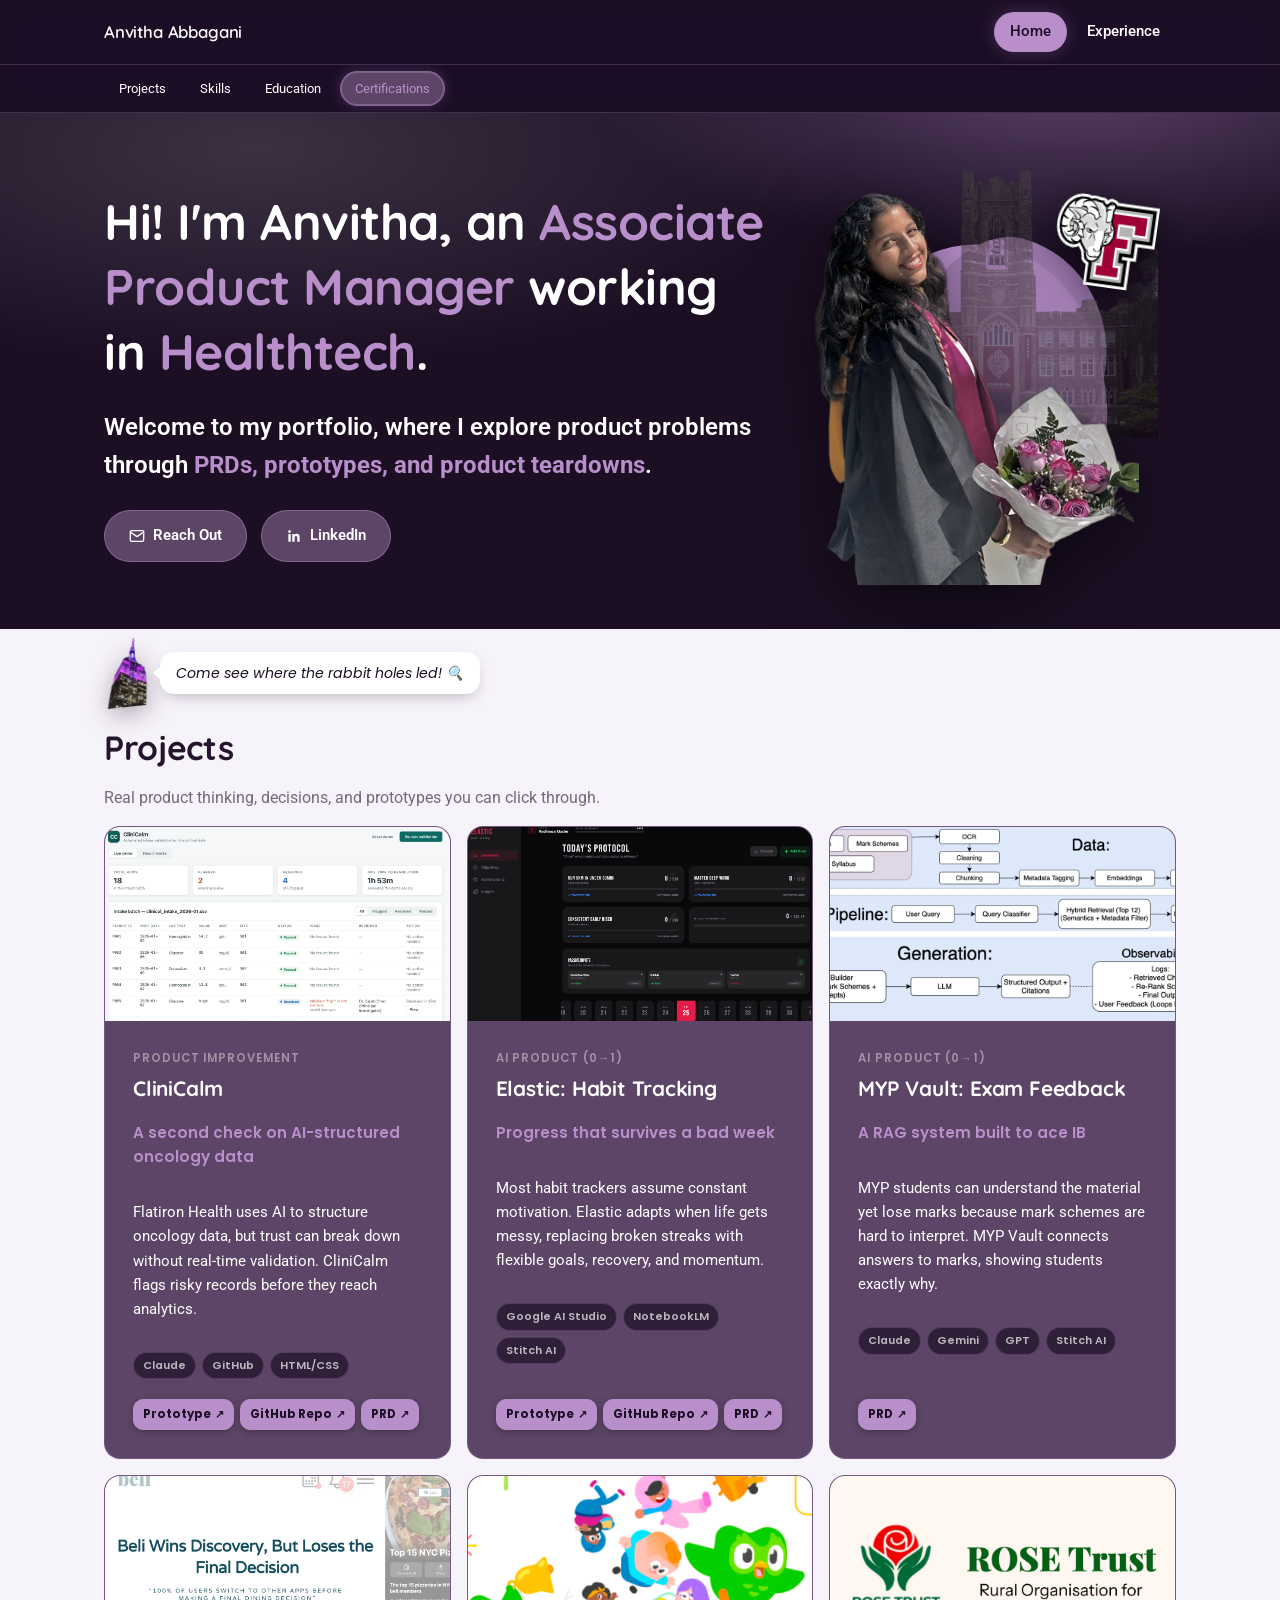
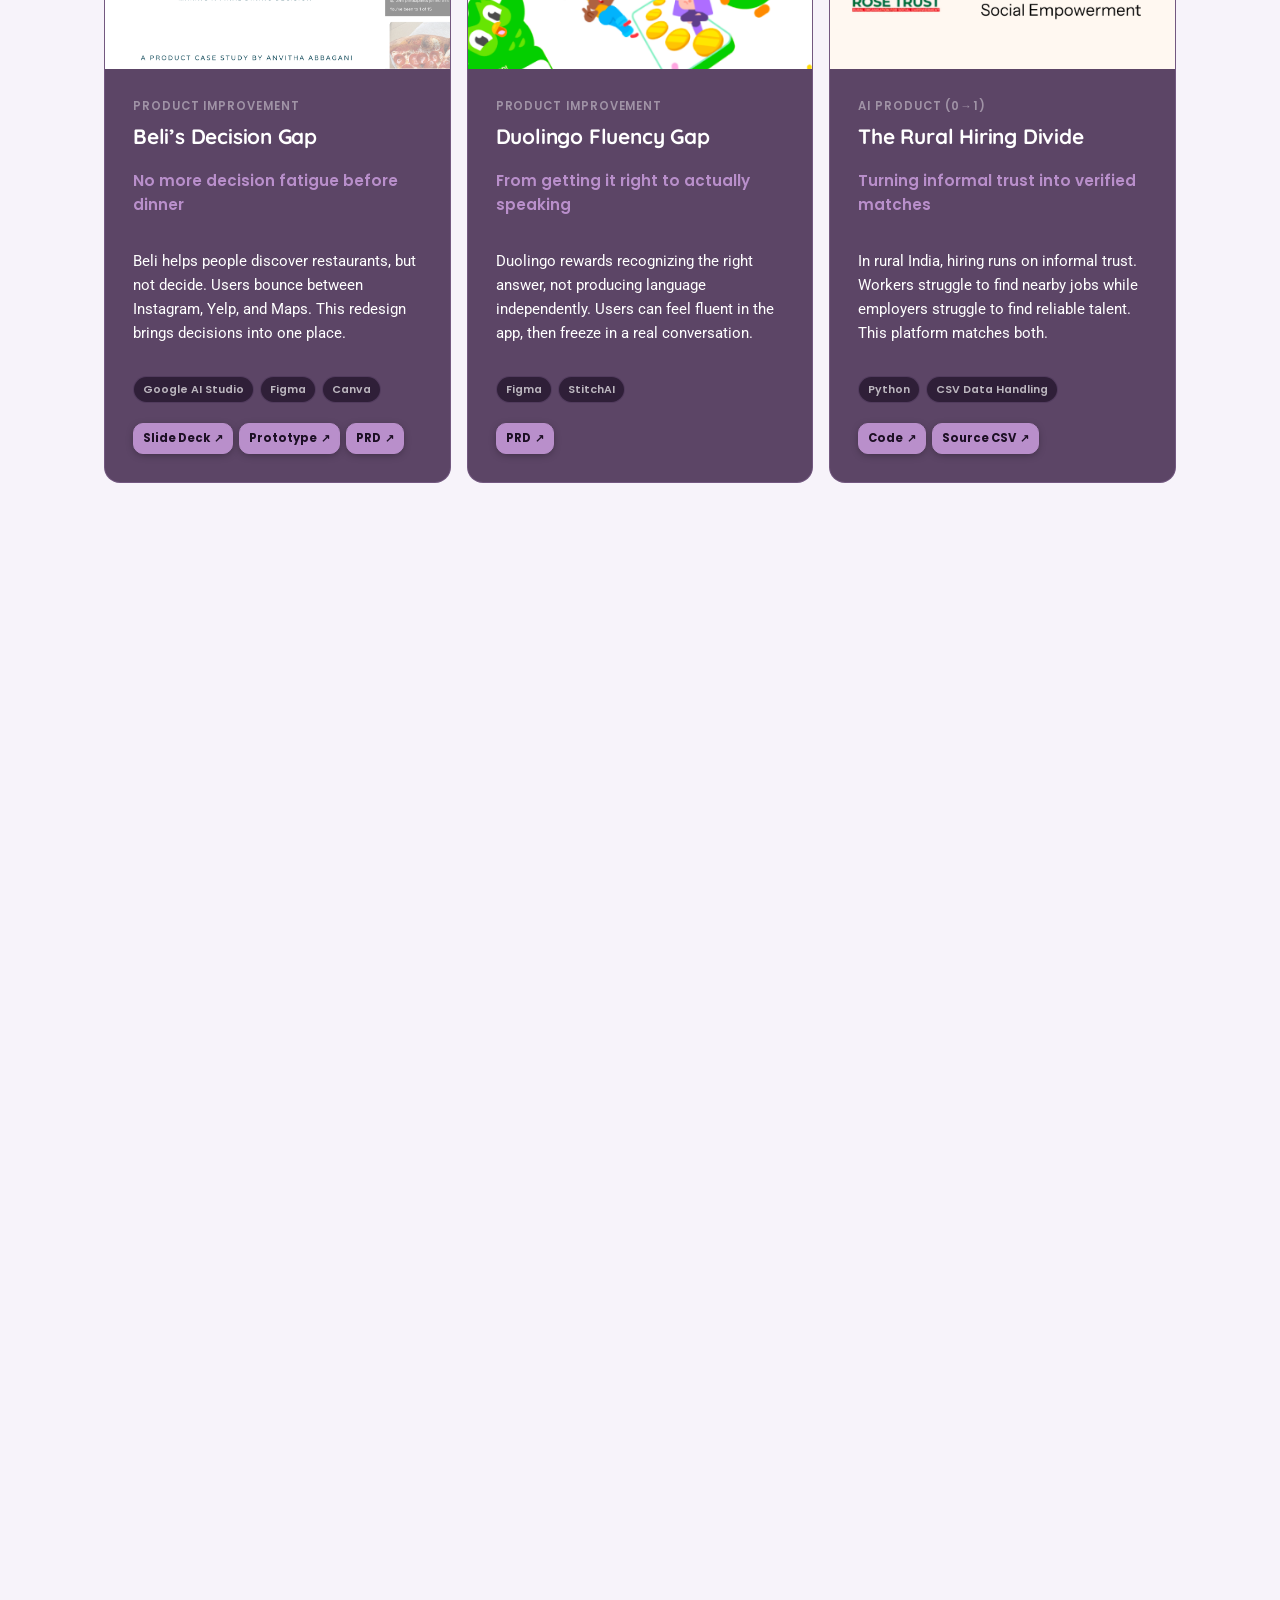
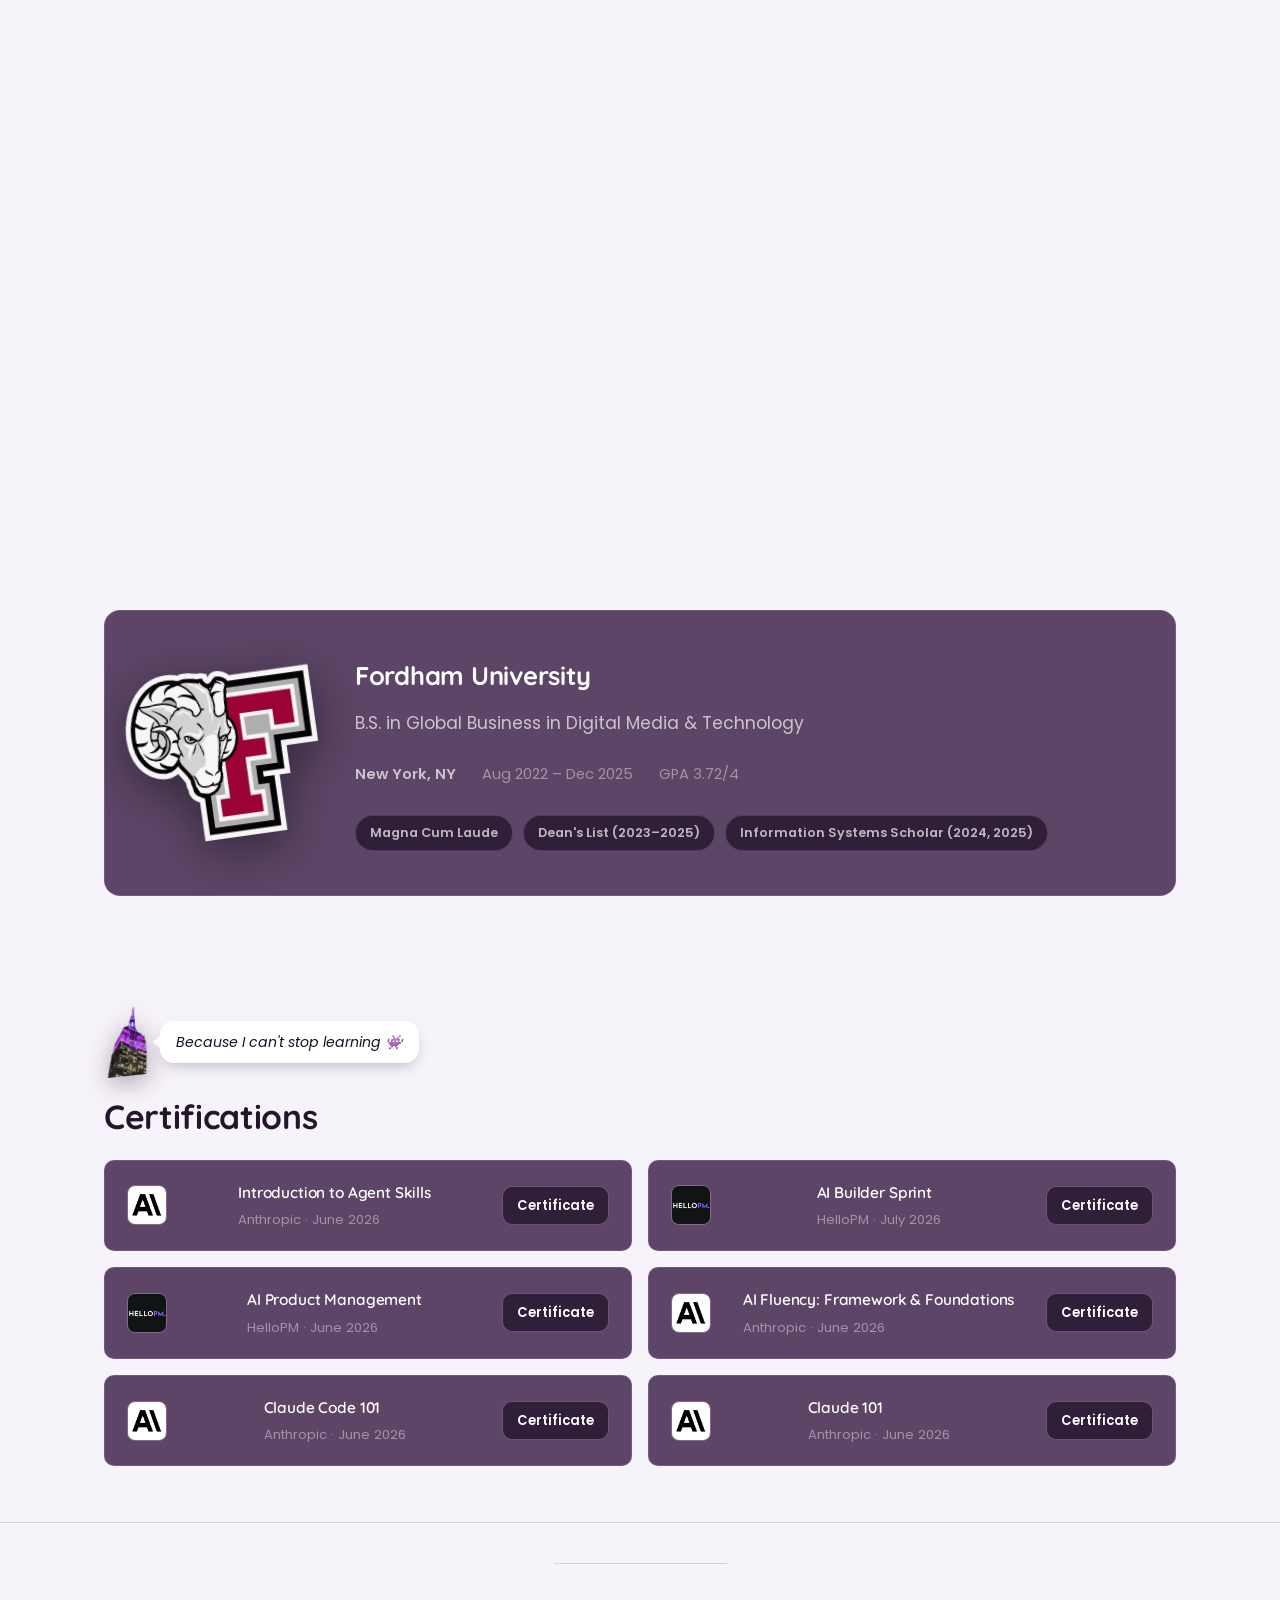
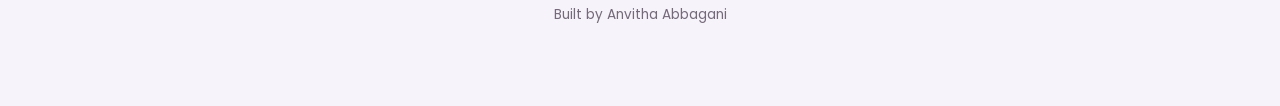
==== commit 408ac9af: "Serve the home page at the bare root instead of /home.html Reverts the home.html rename: index.html " ====
--- a/index.html
+++ b/index.html
@@ -5,7 +5,7 @@
 <meta name="viewport" content="width=device-width, initial-scale=1" />
 <title>Anvitha Abbagani — AI & Growth Product Manager</title>
 <meta name="description" content="Anvitha Abbagani — Product &amp; BA portfolio. AI-powered products, growth, and problem-solving." />
-<link rel="icon" type="image/svg+xml" href="assets/favicon.svg" />
+<link rel="icon" type="image/png" href="assets/favicon.png" />
 <link rel="preconnect" href="https://fonts.googleapis.com" />
 <link rel="preconnect" href="https://fonts.gstatic.com" crossorigin />
 <link href="https://fonts.googleapis.com/css2?family=Roboto:wght@400;500;600;700&family=Poppins:wght@500;600;700&family=Quicksand:wght@500;600;700&display=swap" rel="stylesheet" />
@@ -16,9 +16,9 @@
 
 <nav class="site-nav">
   <div class="wrap nav-row">
-    <a class="brand" href="index.html">Anvitha <span>Abbagani</span></a>
+    <a class="brand" href="./">Anvitha <span>Abbagani</span></a>
     <div class="primary-links">
-      <a href="index.html" data-page="home">Home</a>
+      <a href="./" data-page="home">Home</a>
       <a href="experience.html" data-page="experience">Experience</a>
     </div>
   </div>
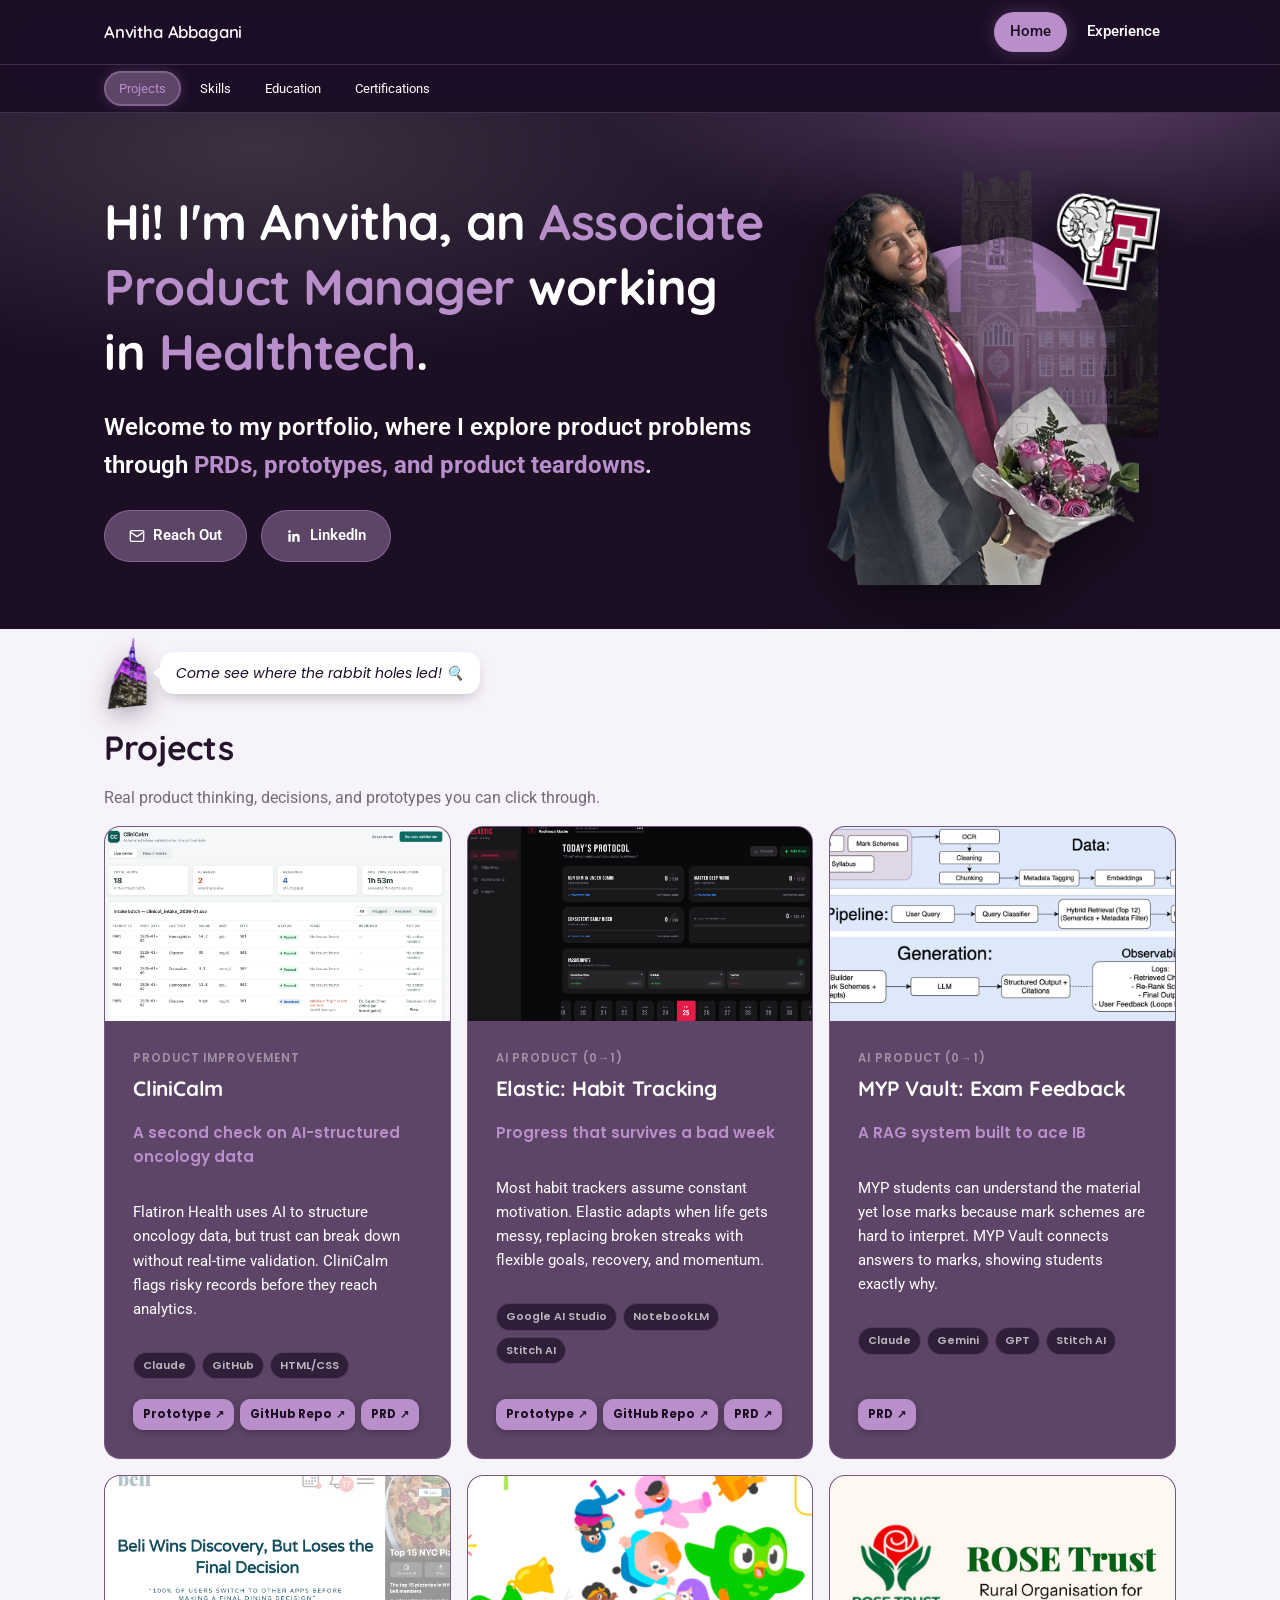
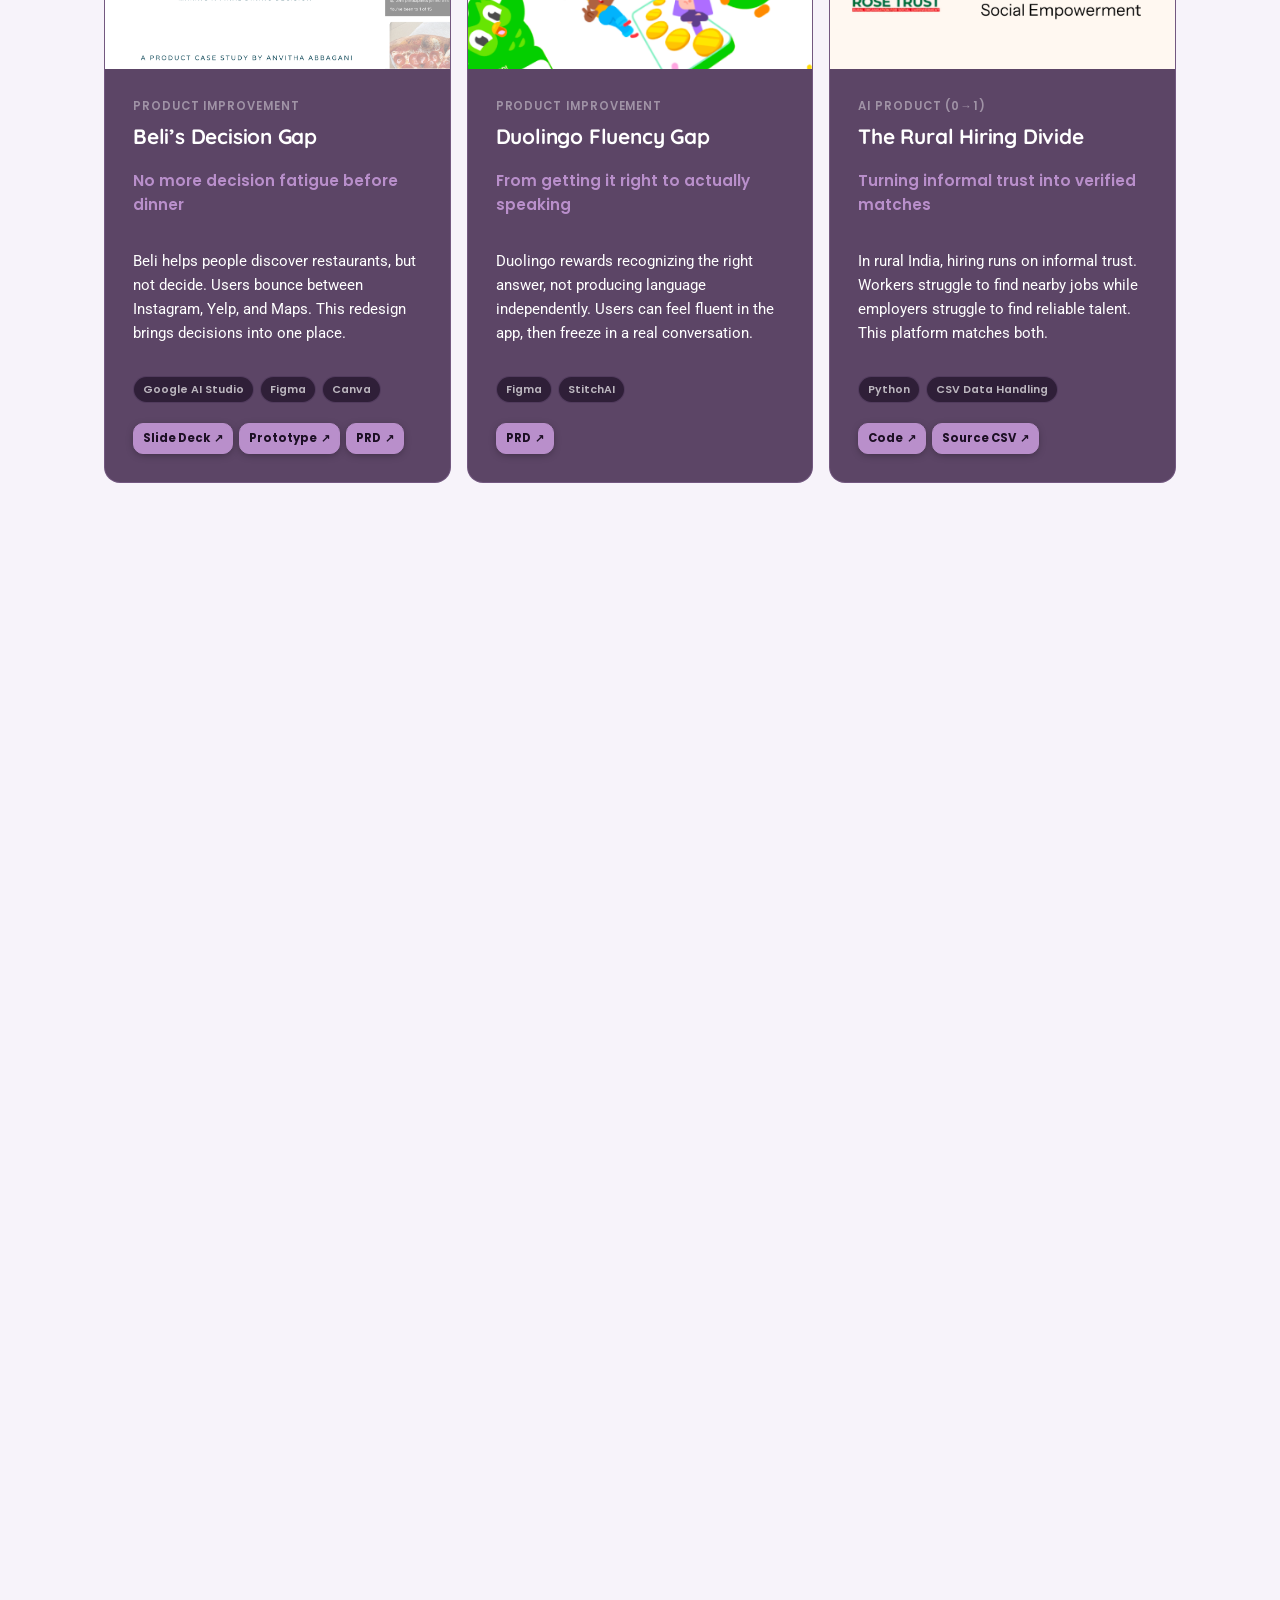
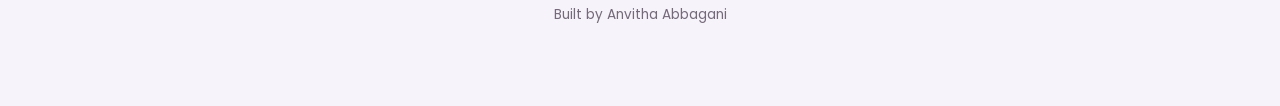
==== commit d1e544b3: "Update page title and link-preview text to the current positioning The old "AI & Growth Product Mana" ====
--- a/index.html
+++ b/index.html
@@ -3,8 +3,14 @@
 <head>
 <meta charset="utf-8" />
 <meta name="viewport" content="width=device-width, initial-scale=1" />
-<title>Anvitha Abbagani — AI & Growth Product Manager</title>
-<meta name="description" content="Anvitha Abbagani — Product &amp; BA portfolio. AI-powered products, growth, and problem-solving." />
+<title>Anvitha Abbagani — Associate Product Manager</title>
+<meta name="description" content="Associate Product Manager in healthtech. PRDs, prototypes, and product teardowns you can click through." />
+<meta property="og:type" content="website" />
+<meta property="og:site_name" content="Anvitha Abbagani" />
+<meta property="og:title" content="Anvitha Abbagani — Associate Product Manager" />
+<meta property="og:description" content="Associate Product Manager in healthtech. PRDs, prototypes, and product teardowns you can click through." />
+<meta property="og:url" content="https://abbagani.com/" />
+<meta property="og:image" content="https://abbagani.com/assets/favicon.png" />
 <link rel="icon" type="image/png" href="assets/favicon.png" />
 <link rel="preconnect" href="https://fonts.googleapis.com" />
 <link rel="preconnect" href="https://fonts.gstatic.com" crossorigin />
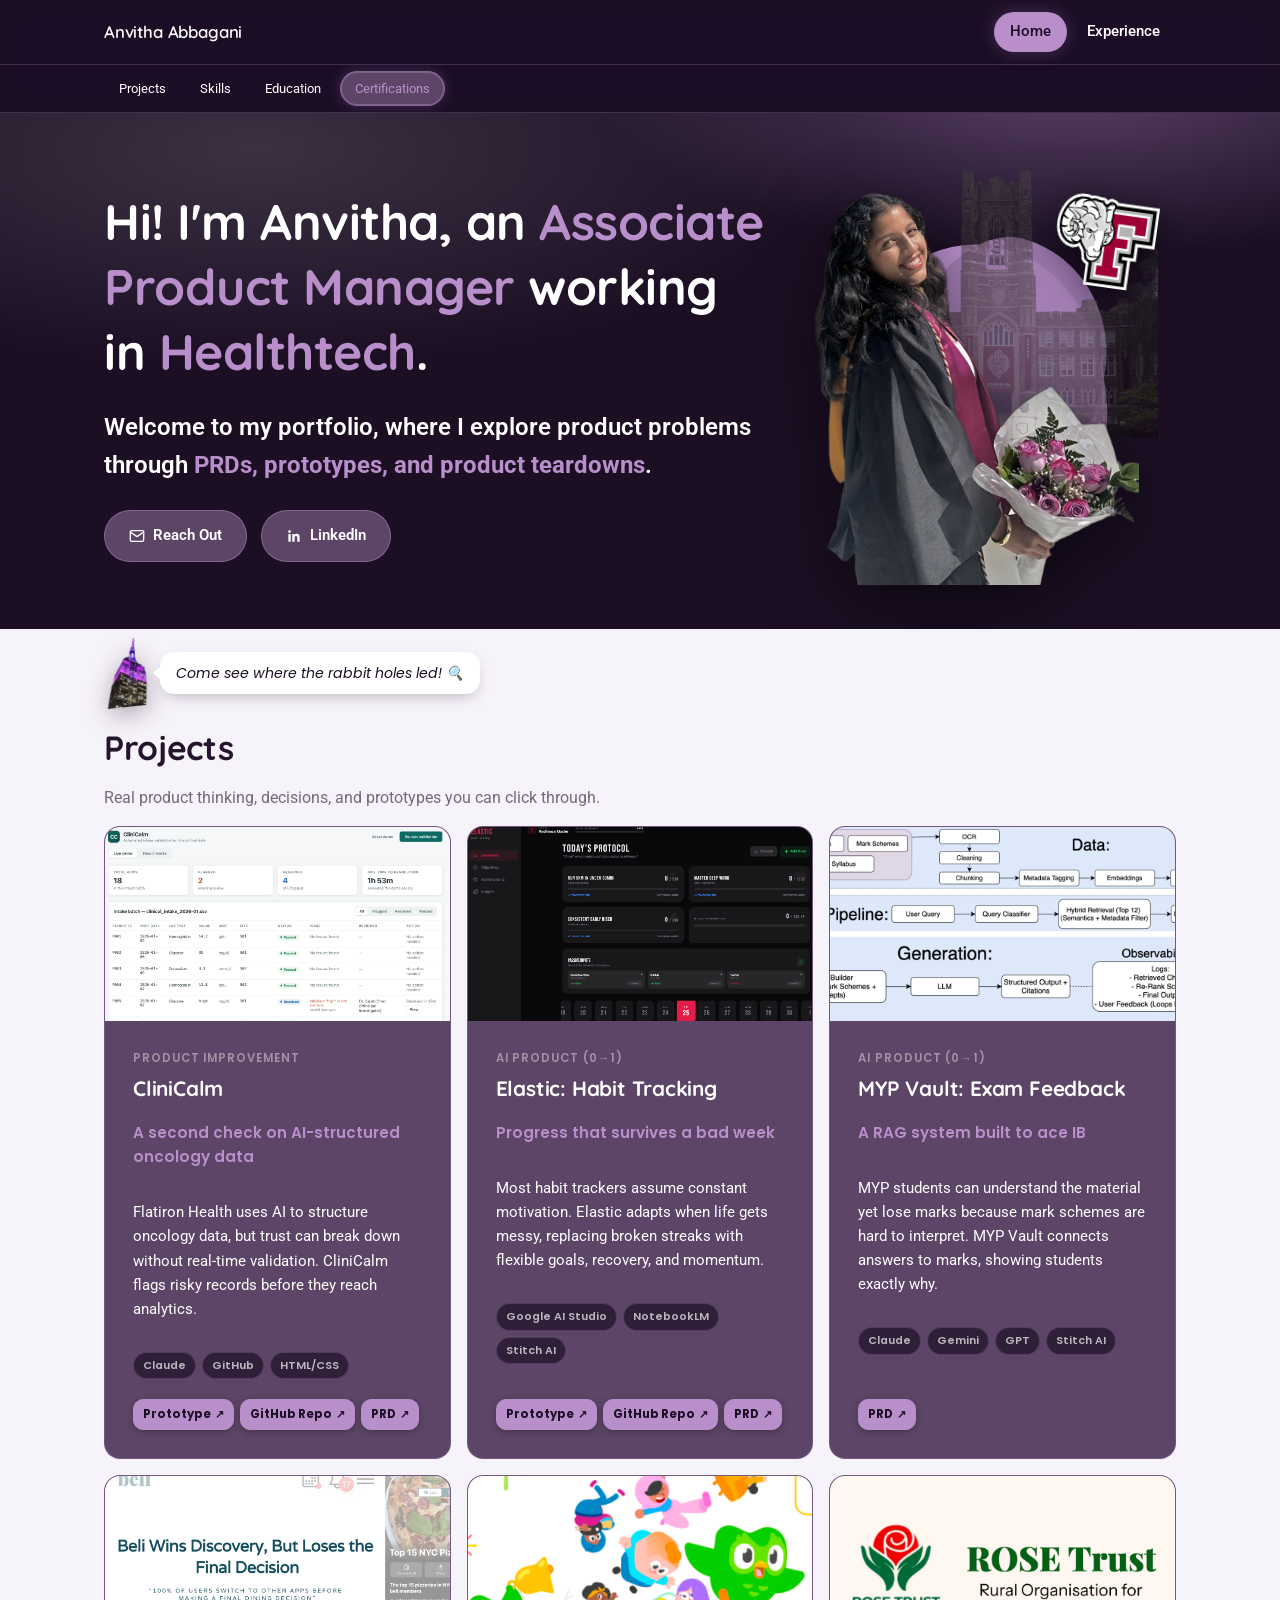
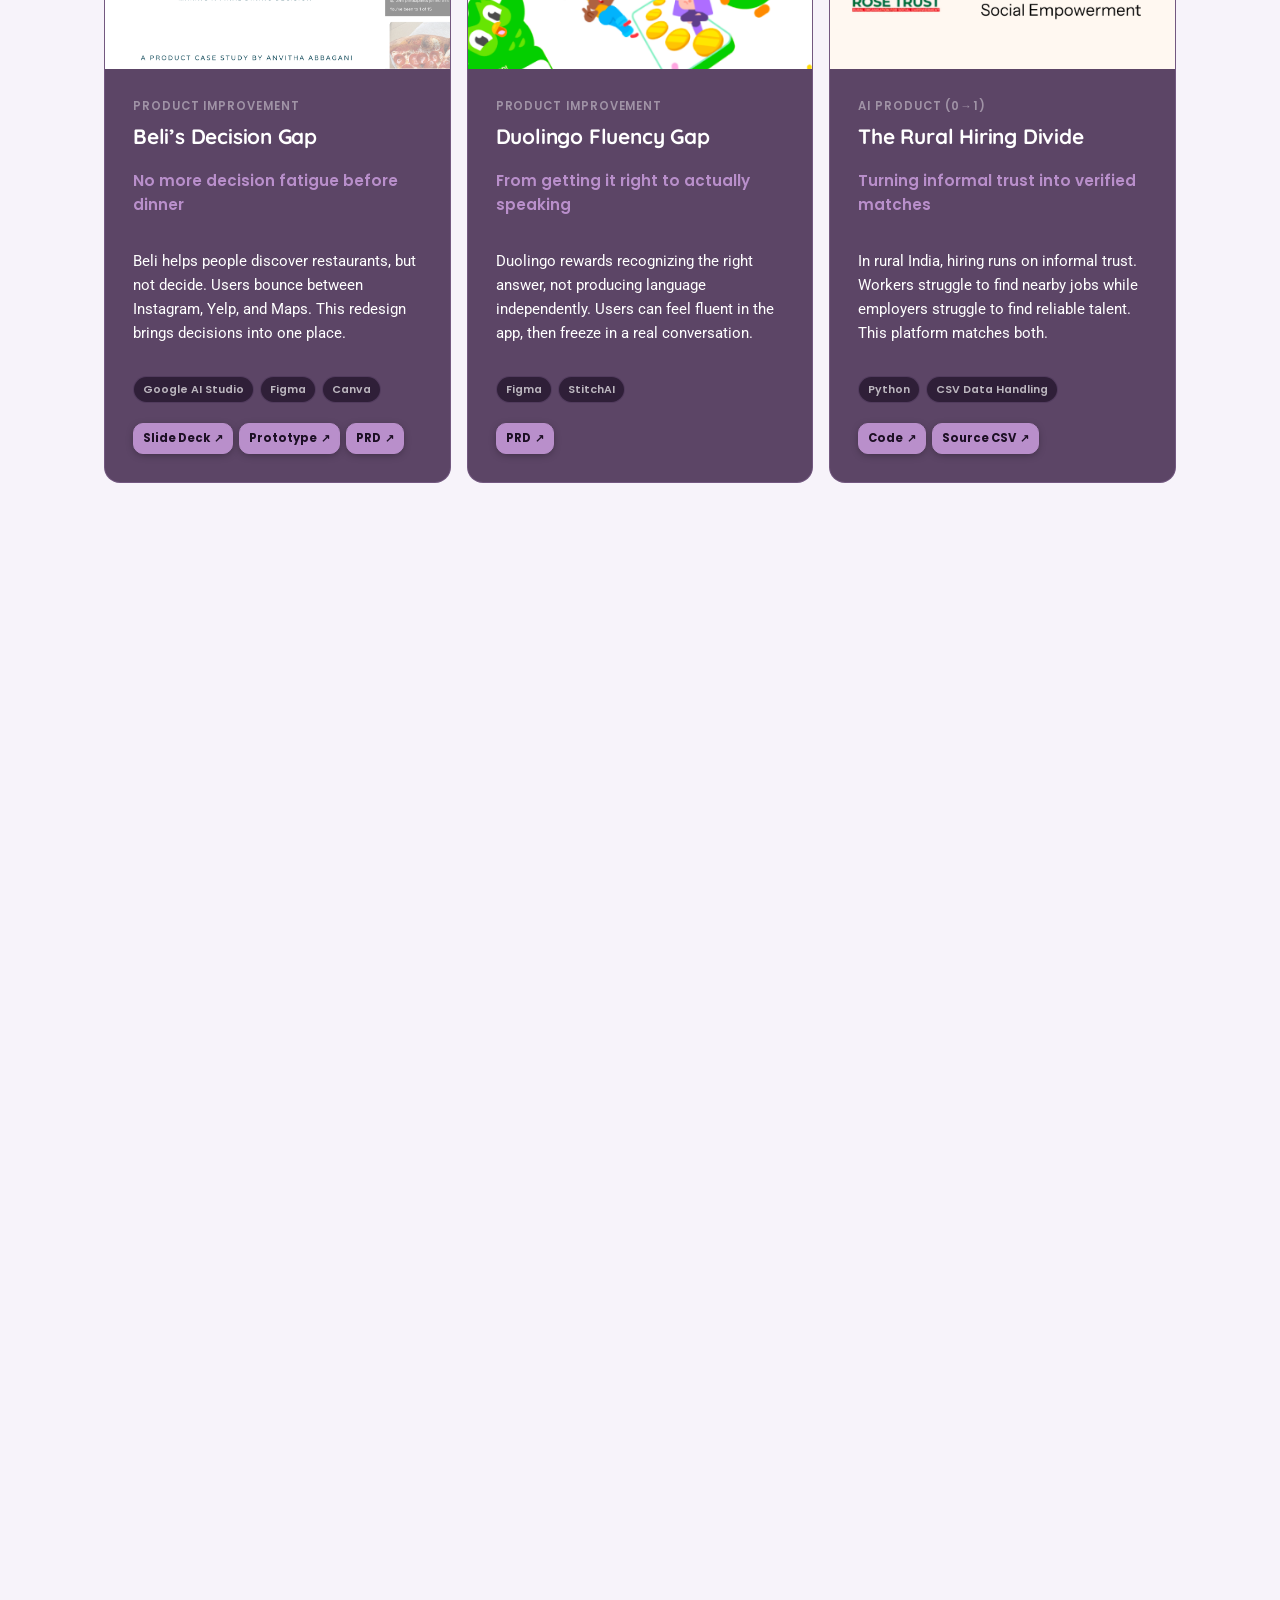
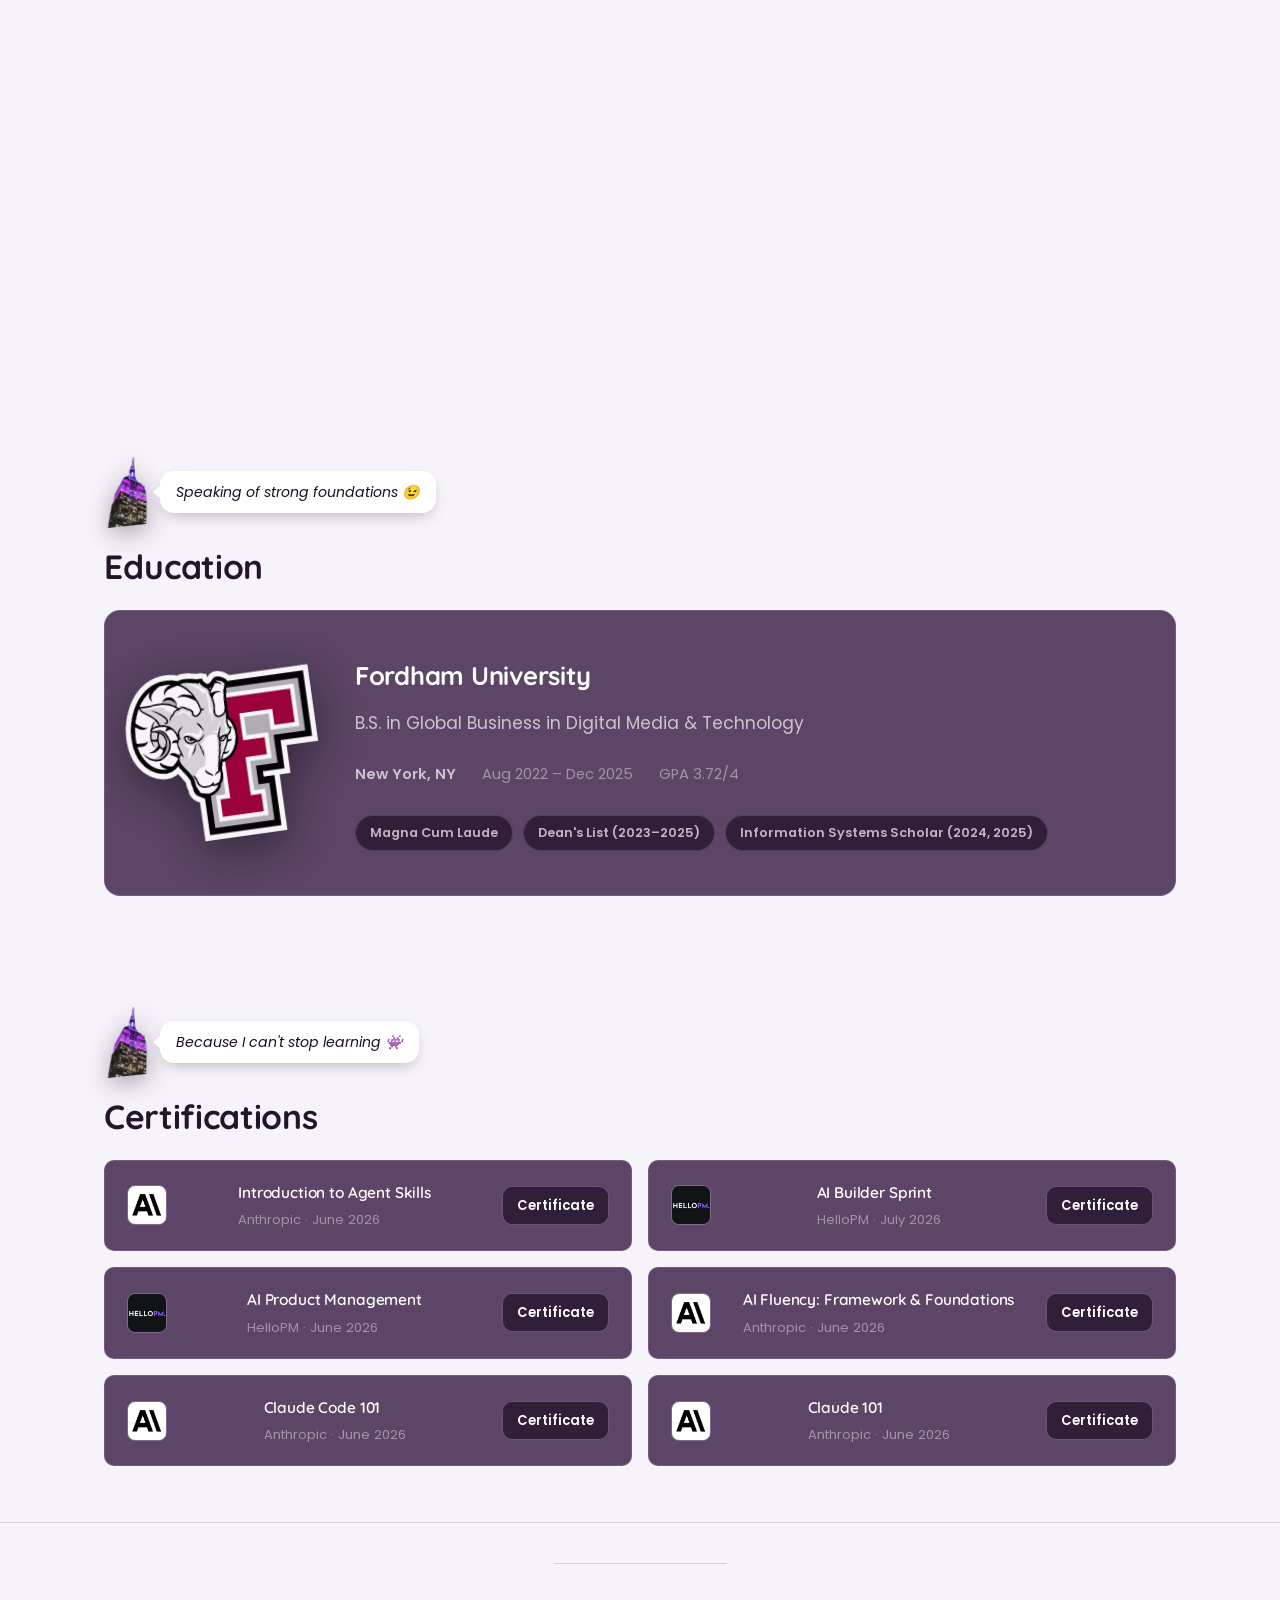
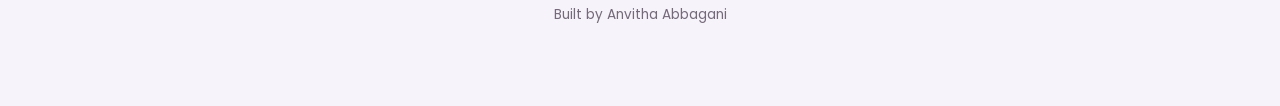
==== commit a94a98d8: "Shorten home tab title to "Anvitha Abbagani — APM" so it doesn't truncate Link-preview title (og:tit" ====
--- a/index.html
+++ b/index.html
@@ -3,7 +3,7 @@
 <head>
 <meta charset="utf-8" />
 <meta name="viewport" content="width=device-width, initial-scale=1" />
-<title>Anvitha Abbagani — Associate Product Manager</title>
+<title>Anvitha Abbagani — APM</title>
 <meta name="description" content="Associate Product Manager in healthtech. PRDs, prototypes, and product teardowns you can click through." />
 <meta property="og:type" content="website" />
 <meta property="og:site_name" content="Anvitha Abbagani" />
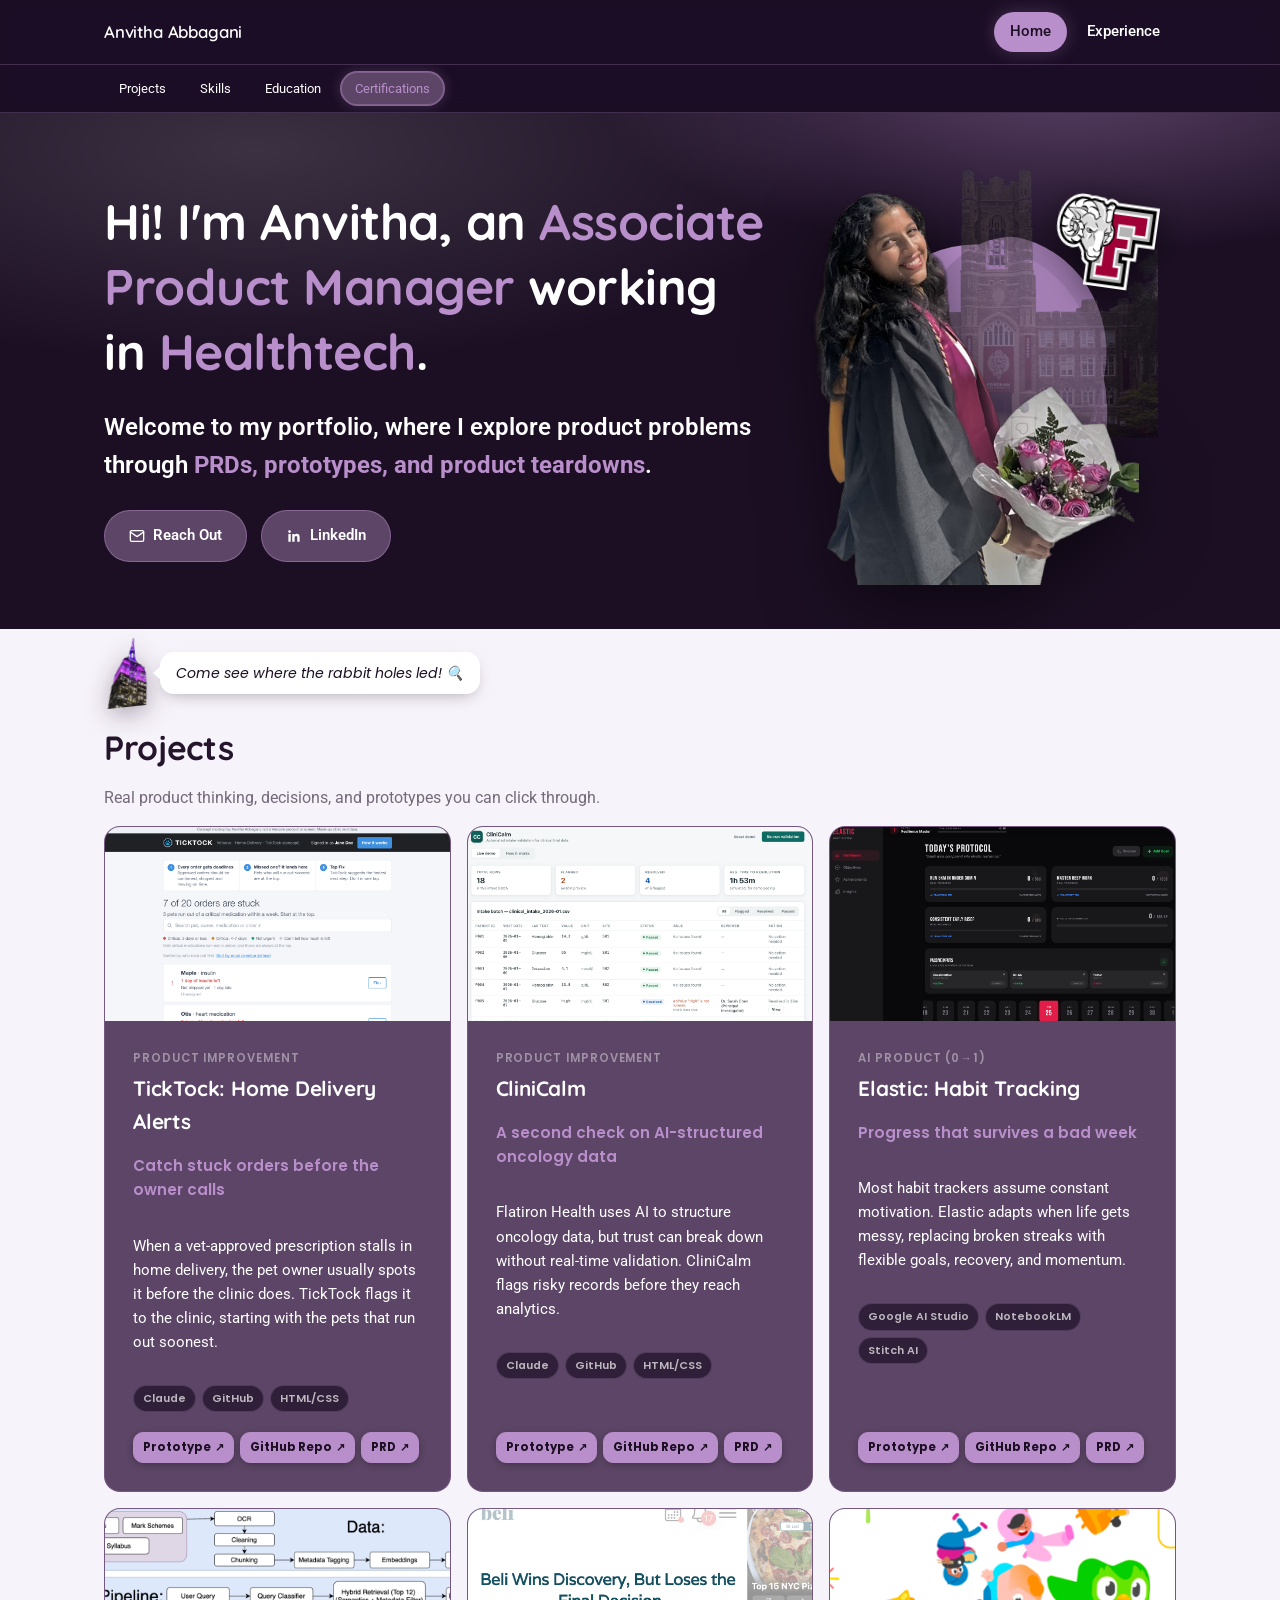
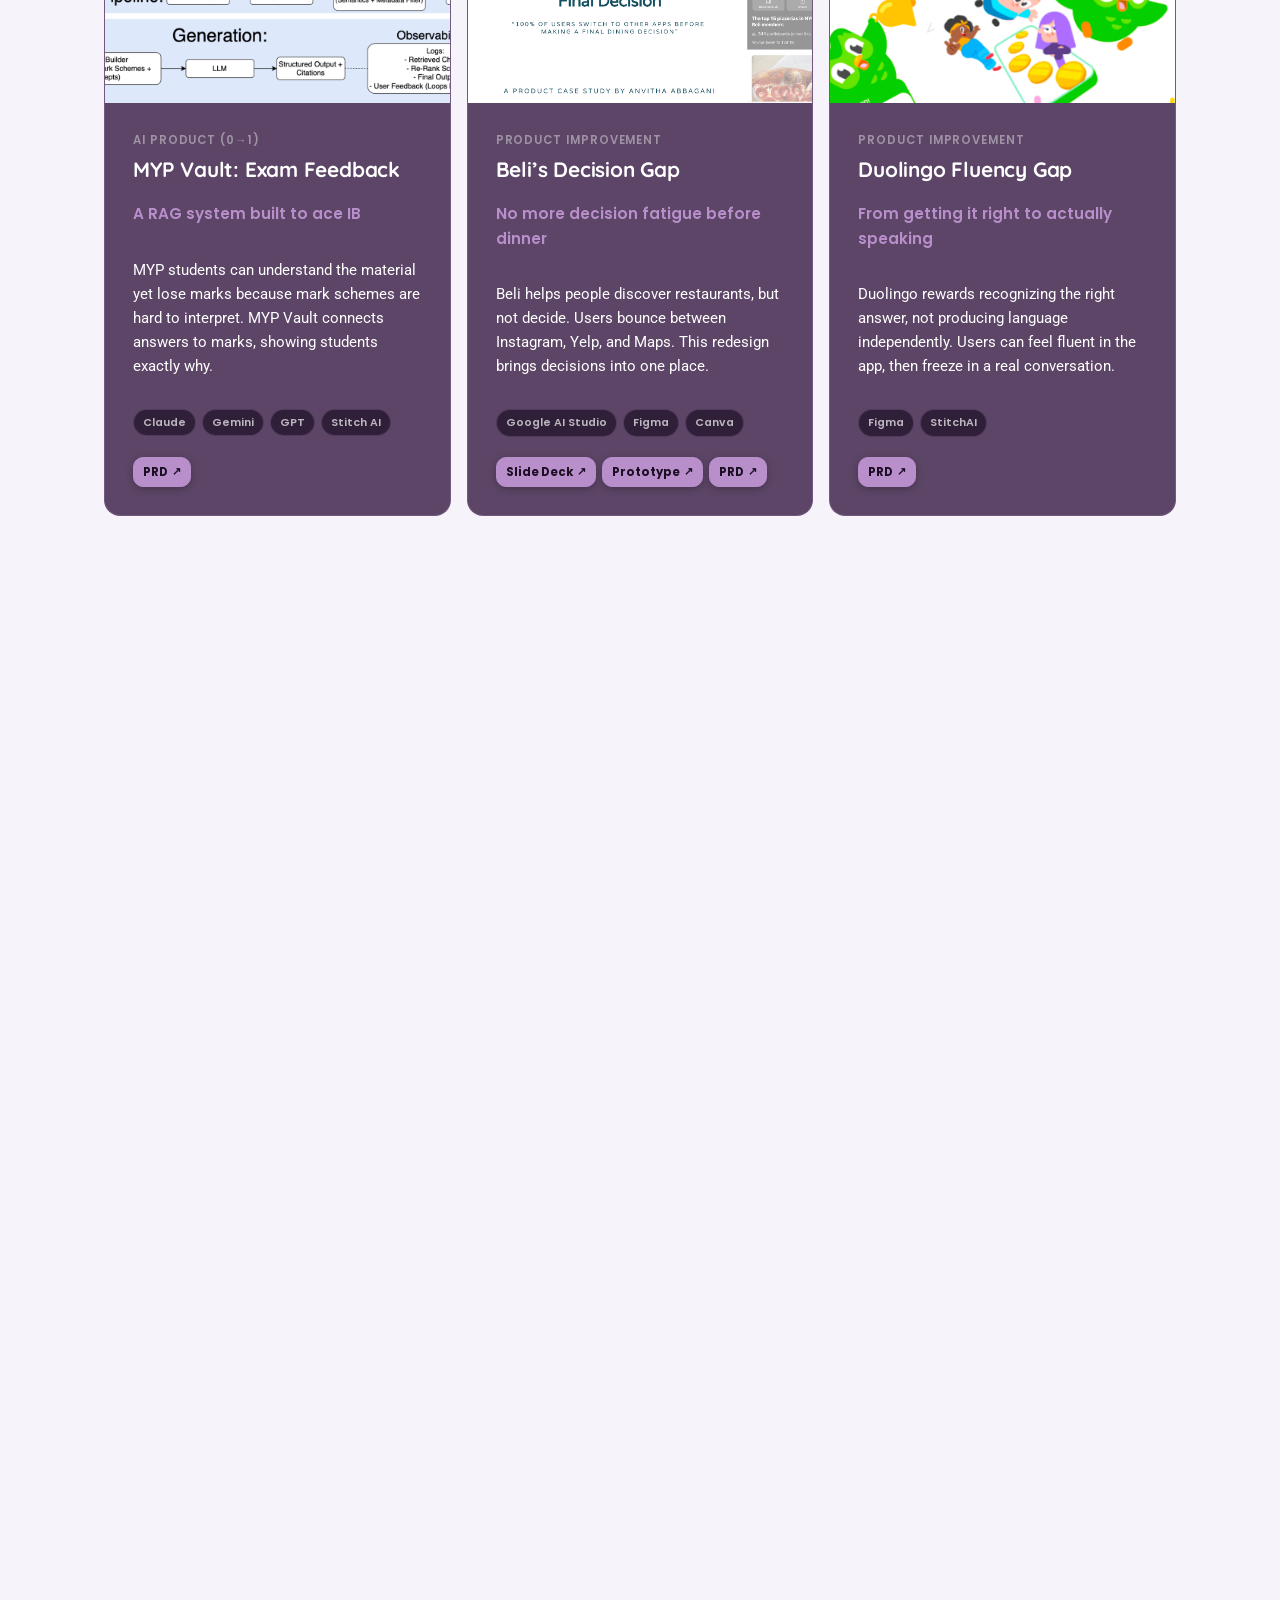
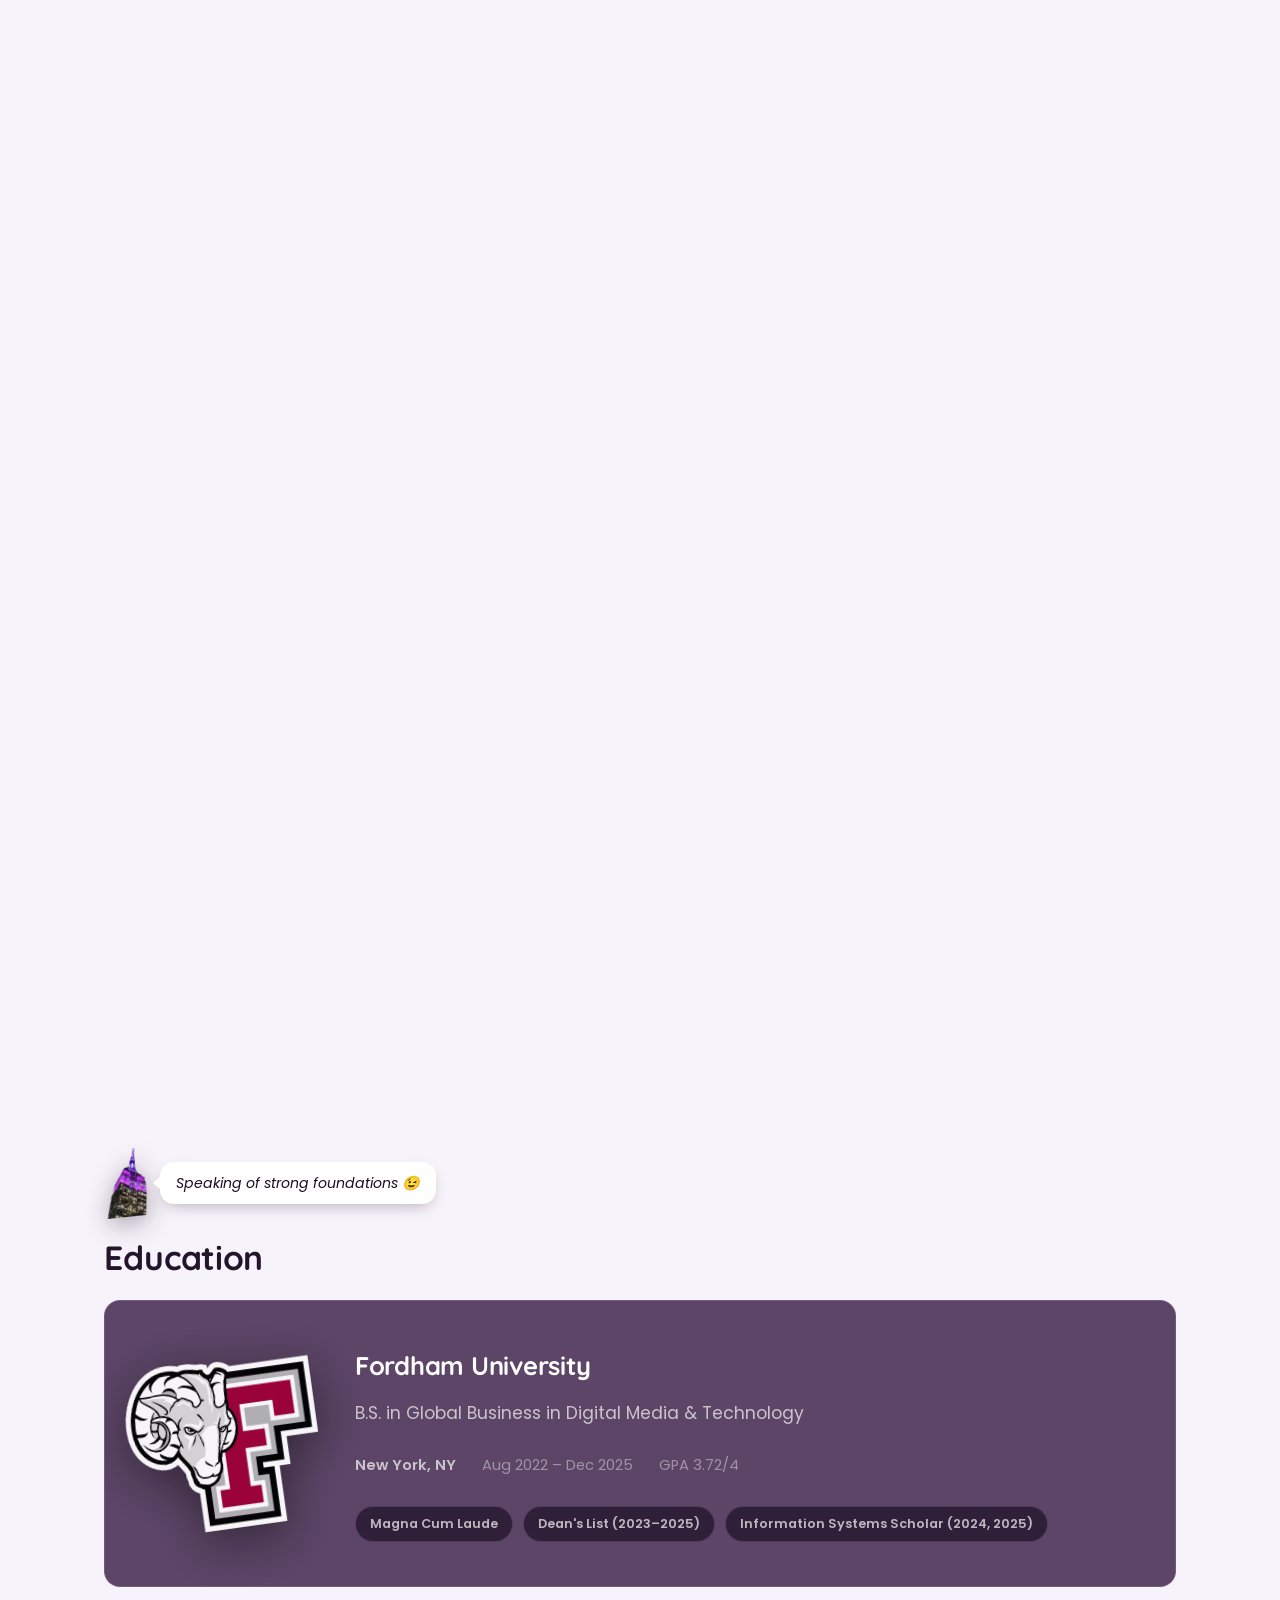
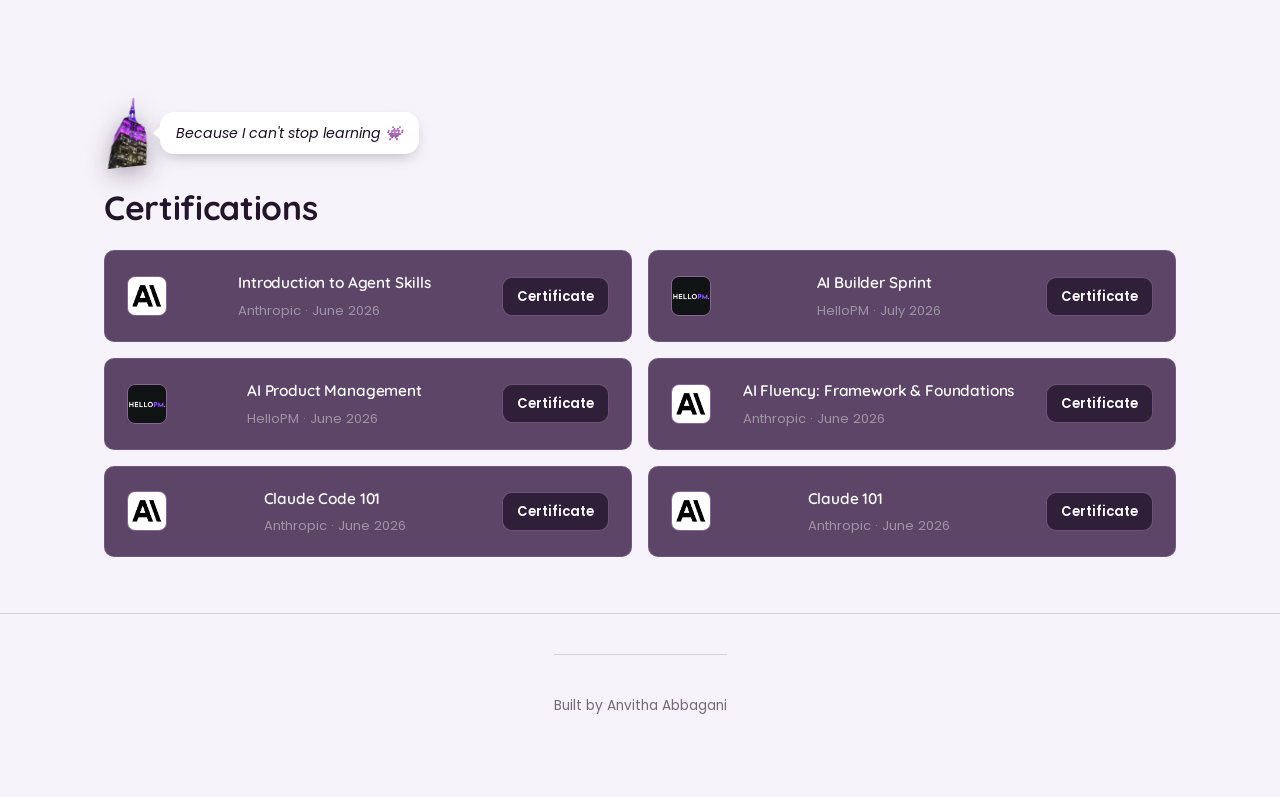
==== commit ed9e86f5: "Fix nav overlapping the sub-nav on narrow phone widths The phone-width rule set the nav row to heigh" ====
--- a/index.html
+++ b/index.html
@@ -15,7 +15,7 @@
 <link rel="preconnect" href="https://fonts.googleapis.com" />
 <link rel="preconnect" href="https://fonts.gstatic.com" crossorigin />
 <link href="https://fonts.googleapis.com/css2?family=Roboto:wght@400;500;600;700&family=Poppins:wght@500;600;700&family=Quicksand:wght@500;600;700&display=swap" rel="stylesheet" />
-<link rel="stylesheet" href="css/style.css?v=84" />
+<link rel="stylesheet" href="css/style.css?v=85" />
 </head>
 <body data-page="home">
 <script>try{if(localStorage.getItem('portfolio_admin_mode_v1')==='1')document.body.classList.add('admin-mode');}catch(e){}</script>
--- a/css/style.css
+++ b/css/style.css
@@ -1287,7 +1287,7 @@
 }
 
 @media (max-width: 560px) {
-  .nav-row { height: auto; padding: 12px 0; flex-wrap: wrap; }
+  .site-nav .nav-row { height: auto; padding: 12px 0; flex-wrap: wrap; row-gap: 8px; }
   .site-nav { position: sticky; }
   .primary-links a { padding: 7px 12px; font-size: 0.86rem; }
   .hero-actions { flex-direction: column; align-items: stretch; }
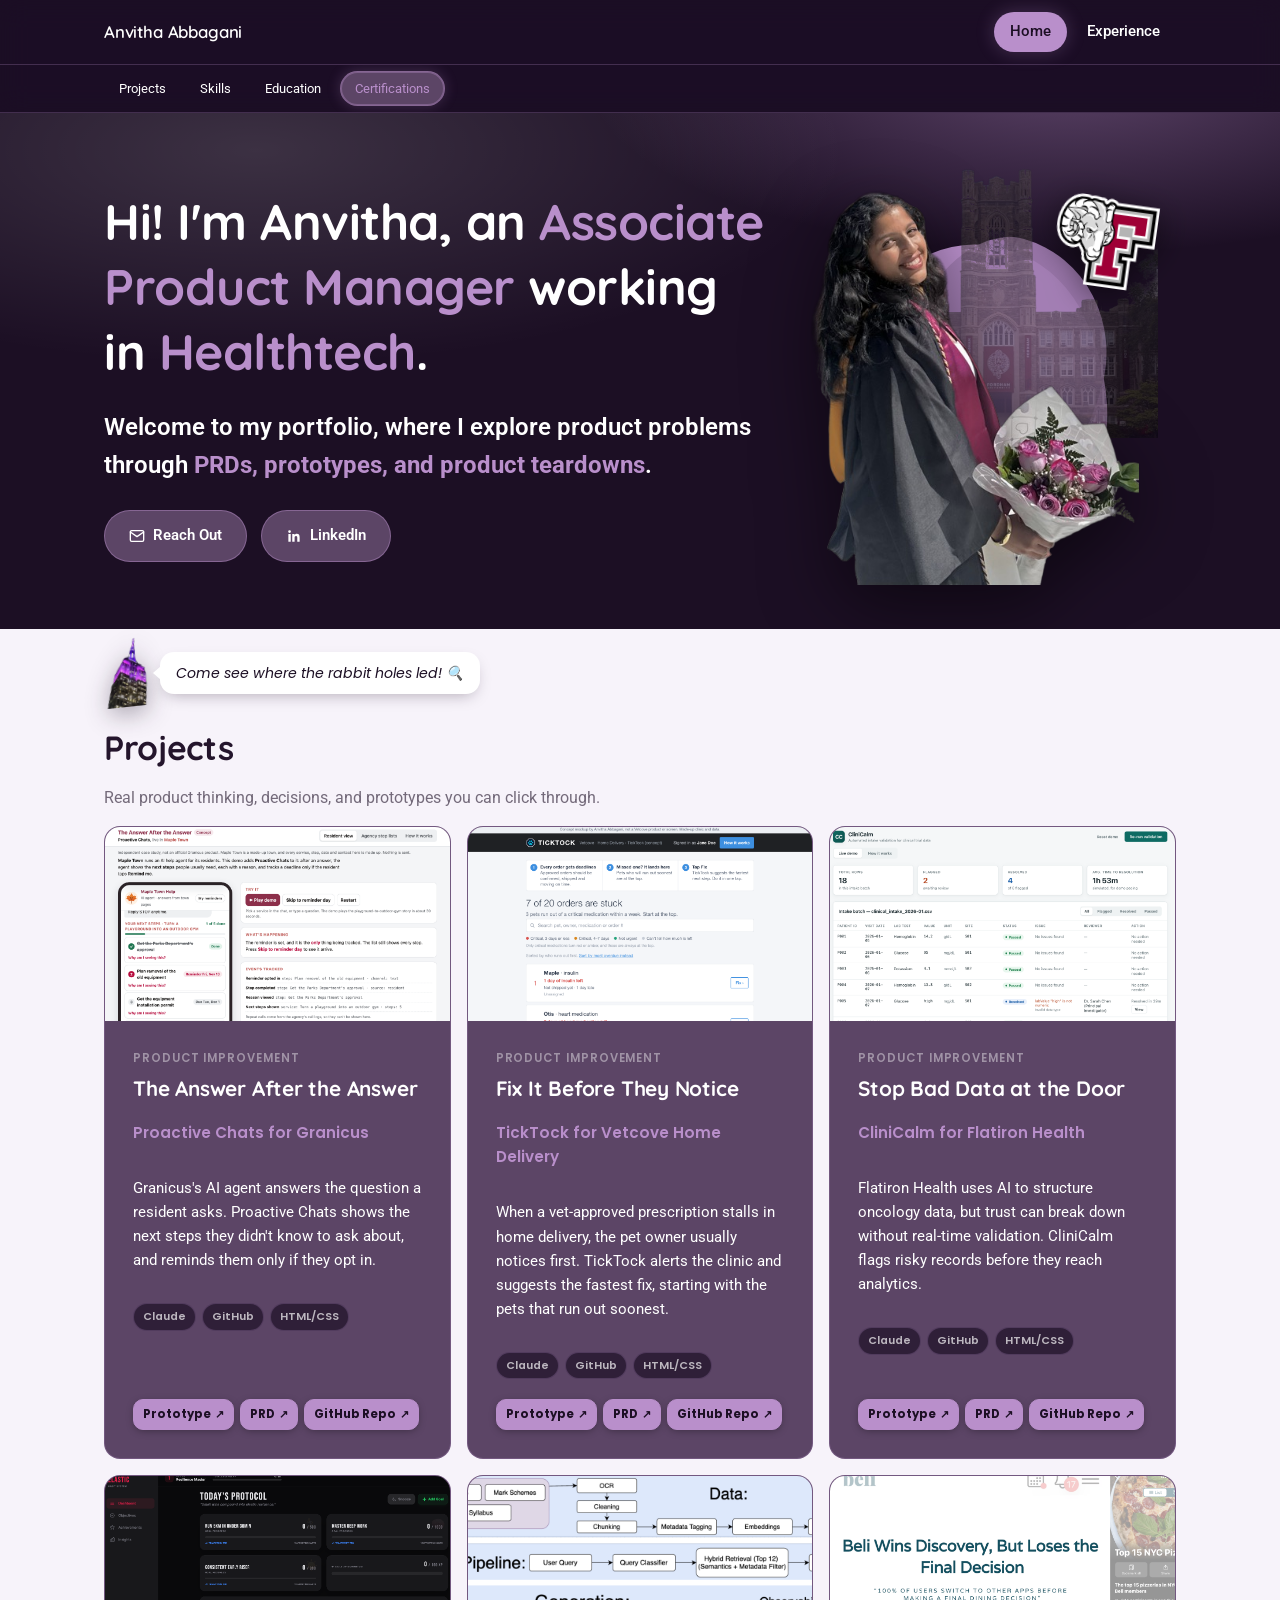
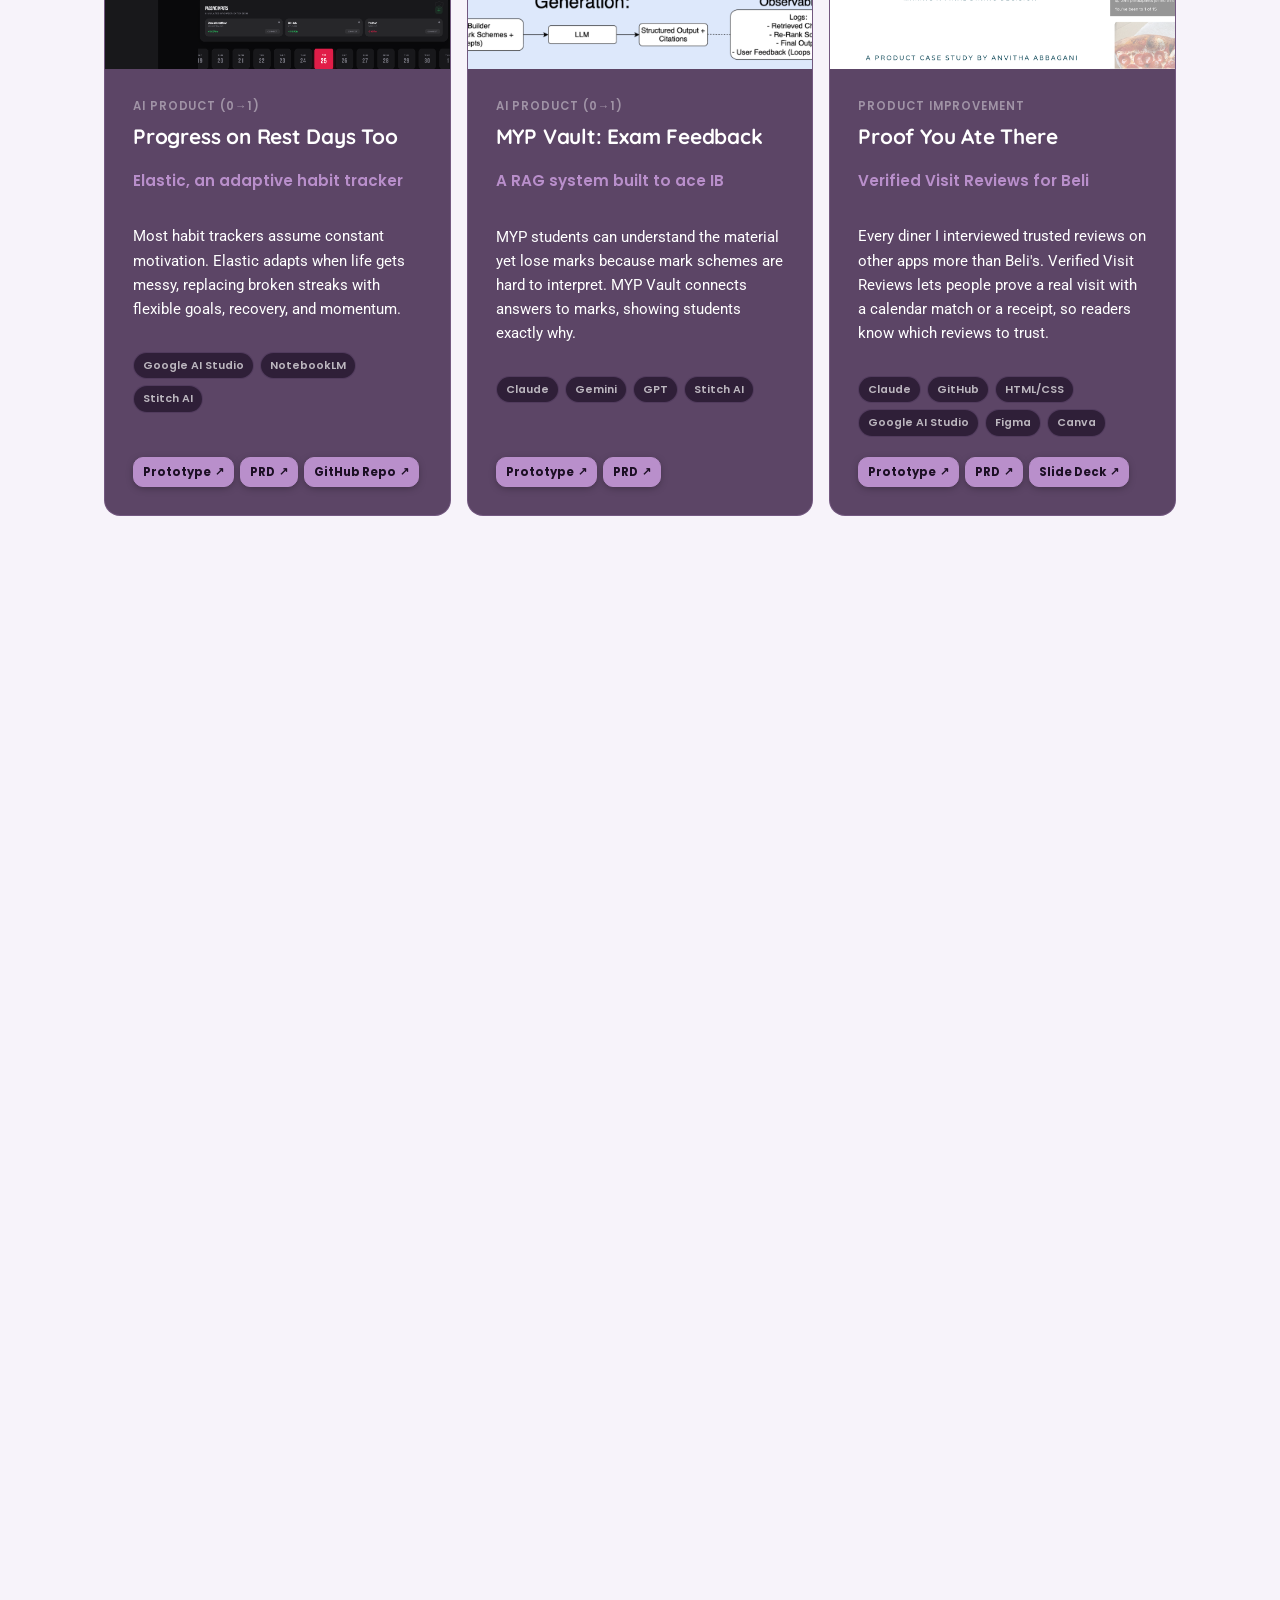
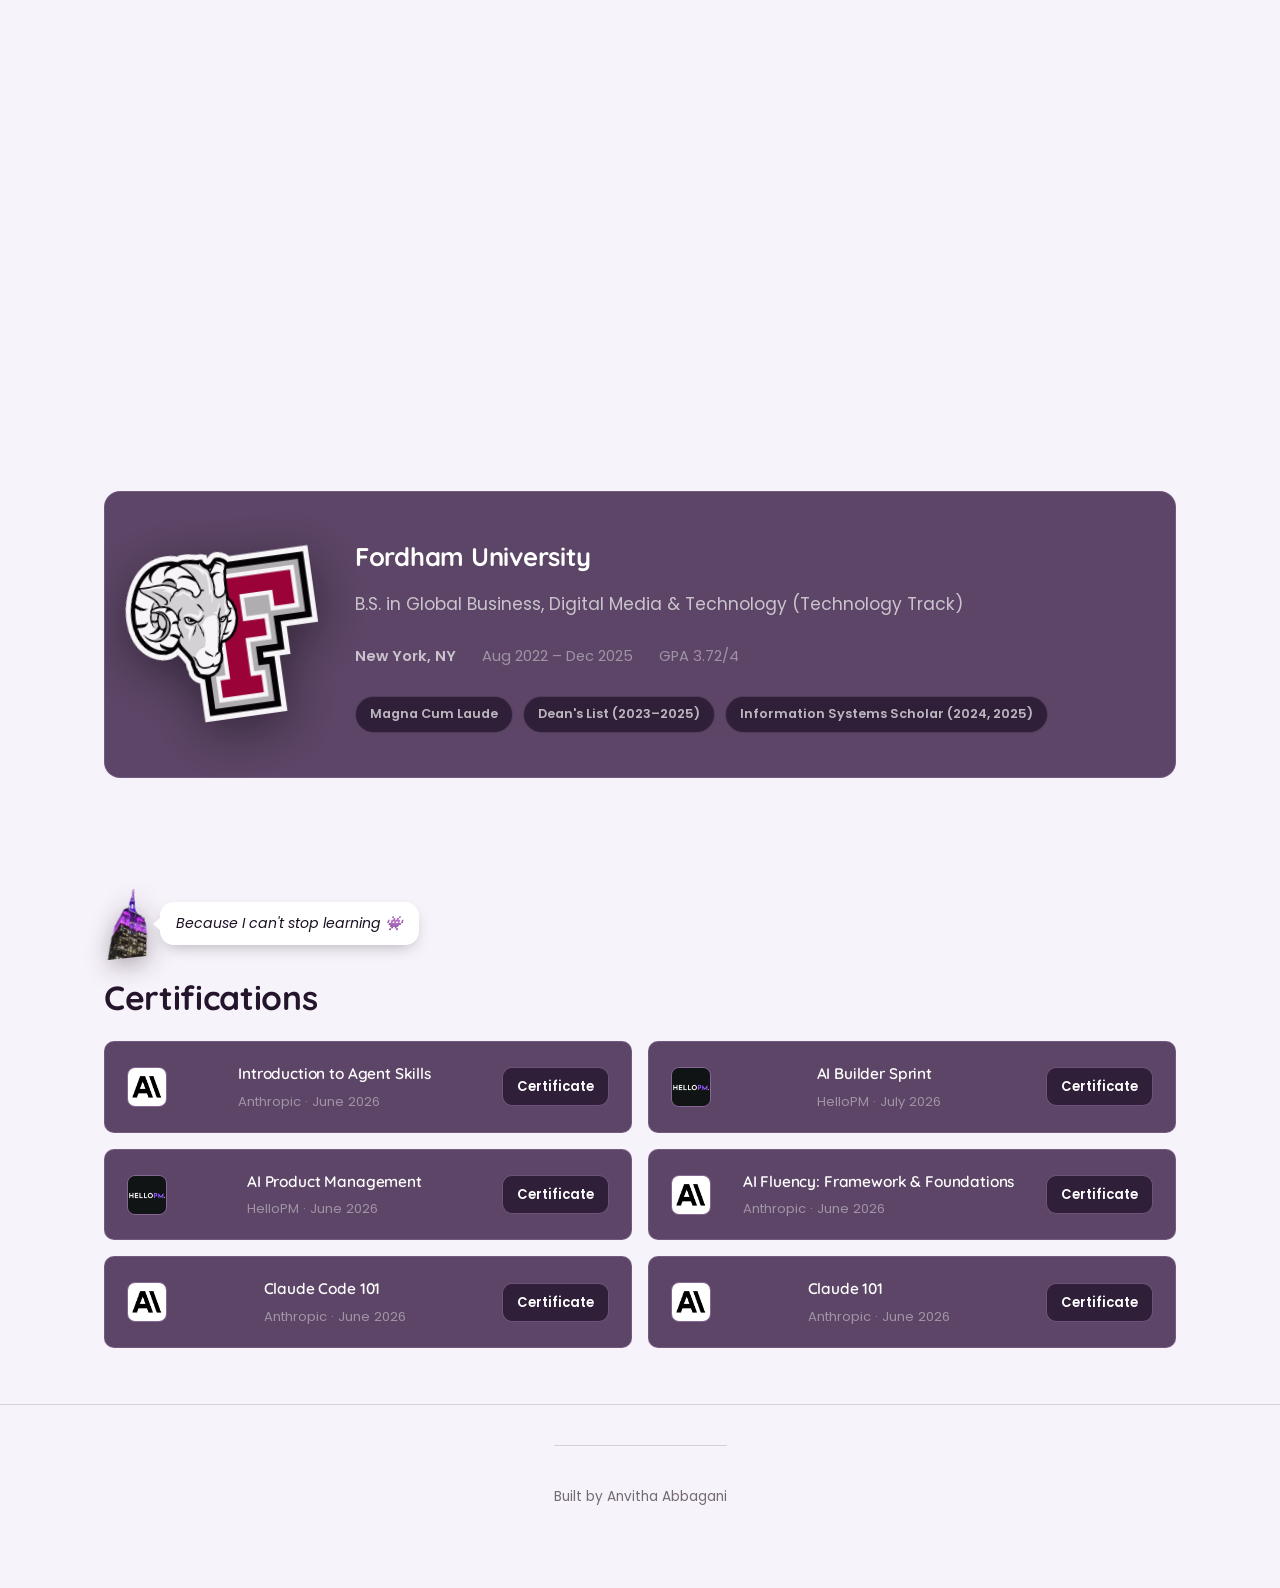
==== commit 538f5a4b: "Portfolio: sync with resume (FloGentic, onboarding templates, data-quality dashboard, Databricks, 12" ====
--- a/index.html
+++ b/index.html
@@ -105,7 +105,7 @@
     <div class="edu-card reveal">
       <img class="edu-fordham-sticker" src="assets/fordham-logo.png" alt="Fordham University" aria-hidden="true" />
       <div class="edu-school">Fordham University</div>
-      <div class="edu-degree">B.S. in Global Business in Digital Media &amp; Technology</div>
+      <div class="edu-degree">B.S. in Global Business, Digital Media &amp; Technology (Technology Track)</div>
       <div class="edu-meta">
         <span><strong>New York, NY</strong></span>
         <span>Aug 2022 – Dec 2025</span>
